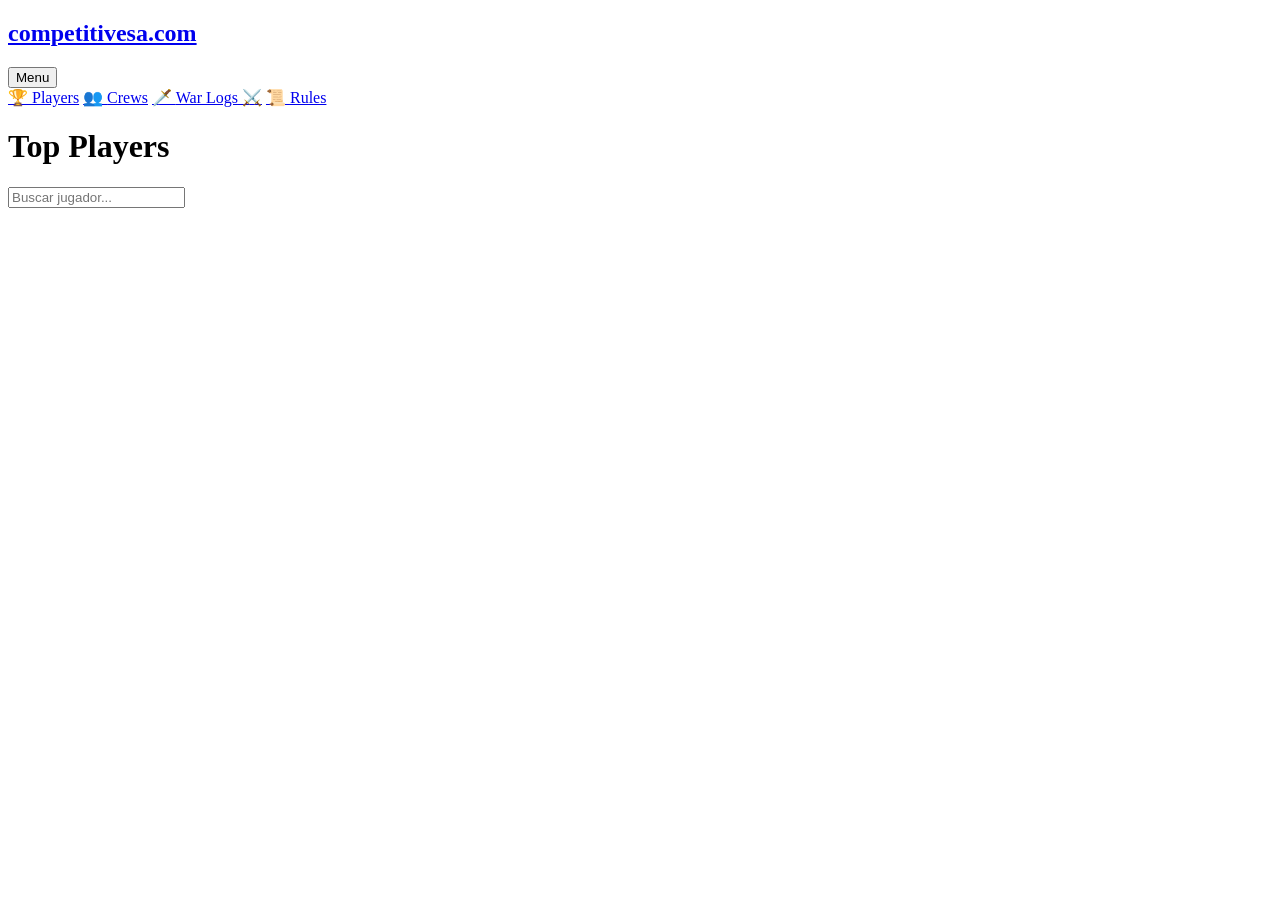
==== index.html @ c49aa83a "Add files via upload" ====
<!DOCTYPE html>
<html lang="es">
<head>
    <meta charset="UTF-8">
    <meta name="viewport" content="width=device-width, initial-scale=1.0">
    <title>competitivesa.com</title>
    <link rel="canonical" href="http://competitivesa.com/">
    <meta name="description" content="competitivesa - competitive players and crews leaderboard">

    <link rel="stylesheet" href="css/style.css">

    <link rel="preconnect" href="https://fonts.googleapis.com">
    <link href="https://fonts.googleapis.com/css2?family=Poppins:wght@300;400;500;600;700&display=swap" rel="stylesheet">
</head>
<body>

    <aside class="sidebar">
        <h2><a href="http://competitivesa.com" id="brand-link">competitivesa.com</a></h2>
        <button id="menu-toggle" class="menu-toggle">Menu</button>

        <nav>
            <a href="#" id="link-players">🏆 <span class="label">Players</span></a>
            <a href="#" id="link-crews">👥 <span class="label">Crews</span></a>
            <a href="#" id="link-warlogs">🗡️ <span class="label">War Logs</span> ⚔️</a>
            <a href="#">📜 <span class="label">Rules</span></a>
        </nav>
    </aside>

    <main class="content">

        <header>
            <h1>Top Players</h1>
            <input id="search-input" type="text" placeholder="Buscar jugador...">
        </header>

        <div id="player-detail"></div>
        <div id="players"></div>

    </main>

    <script src="js/script.js"></script>

</body>
</html>
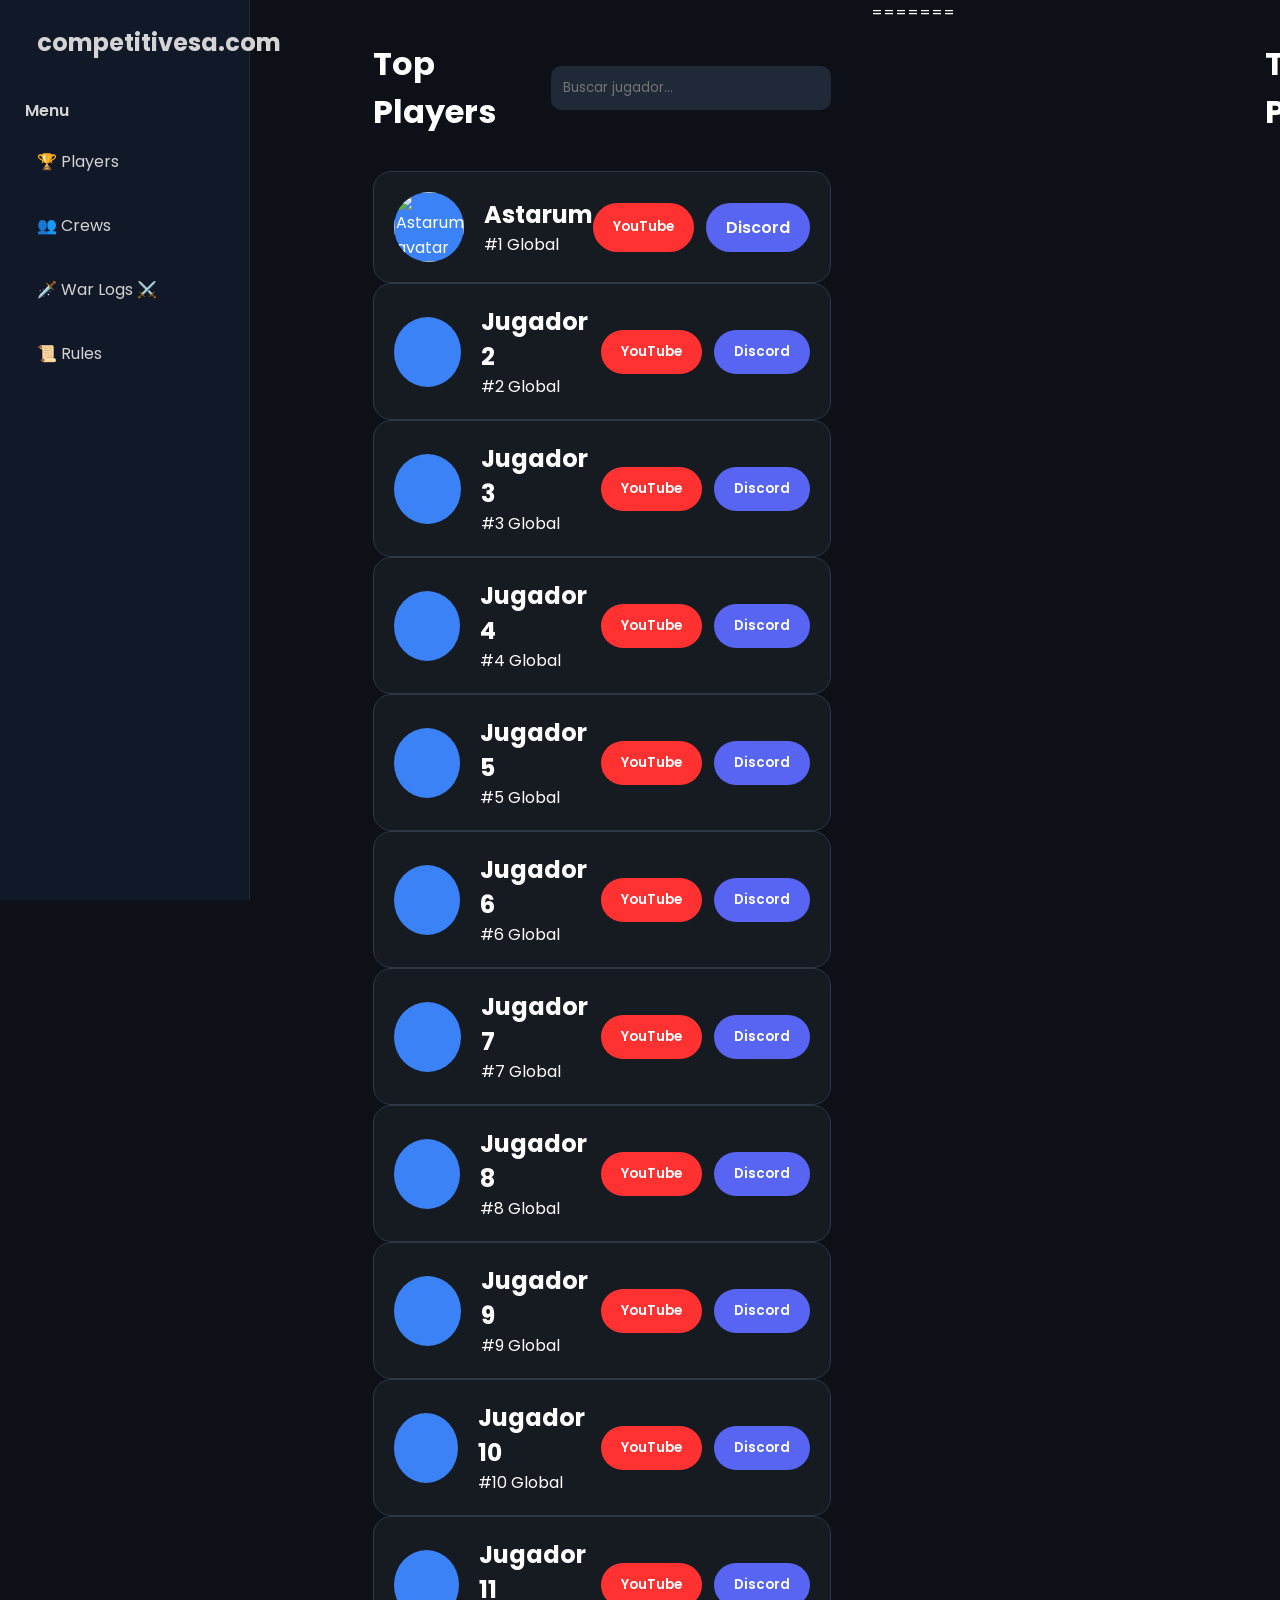
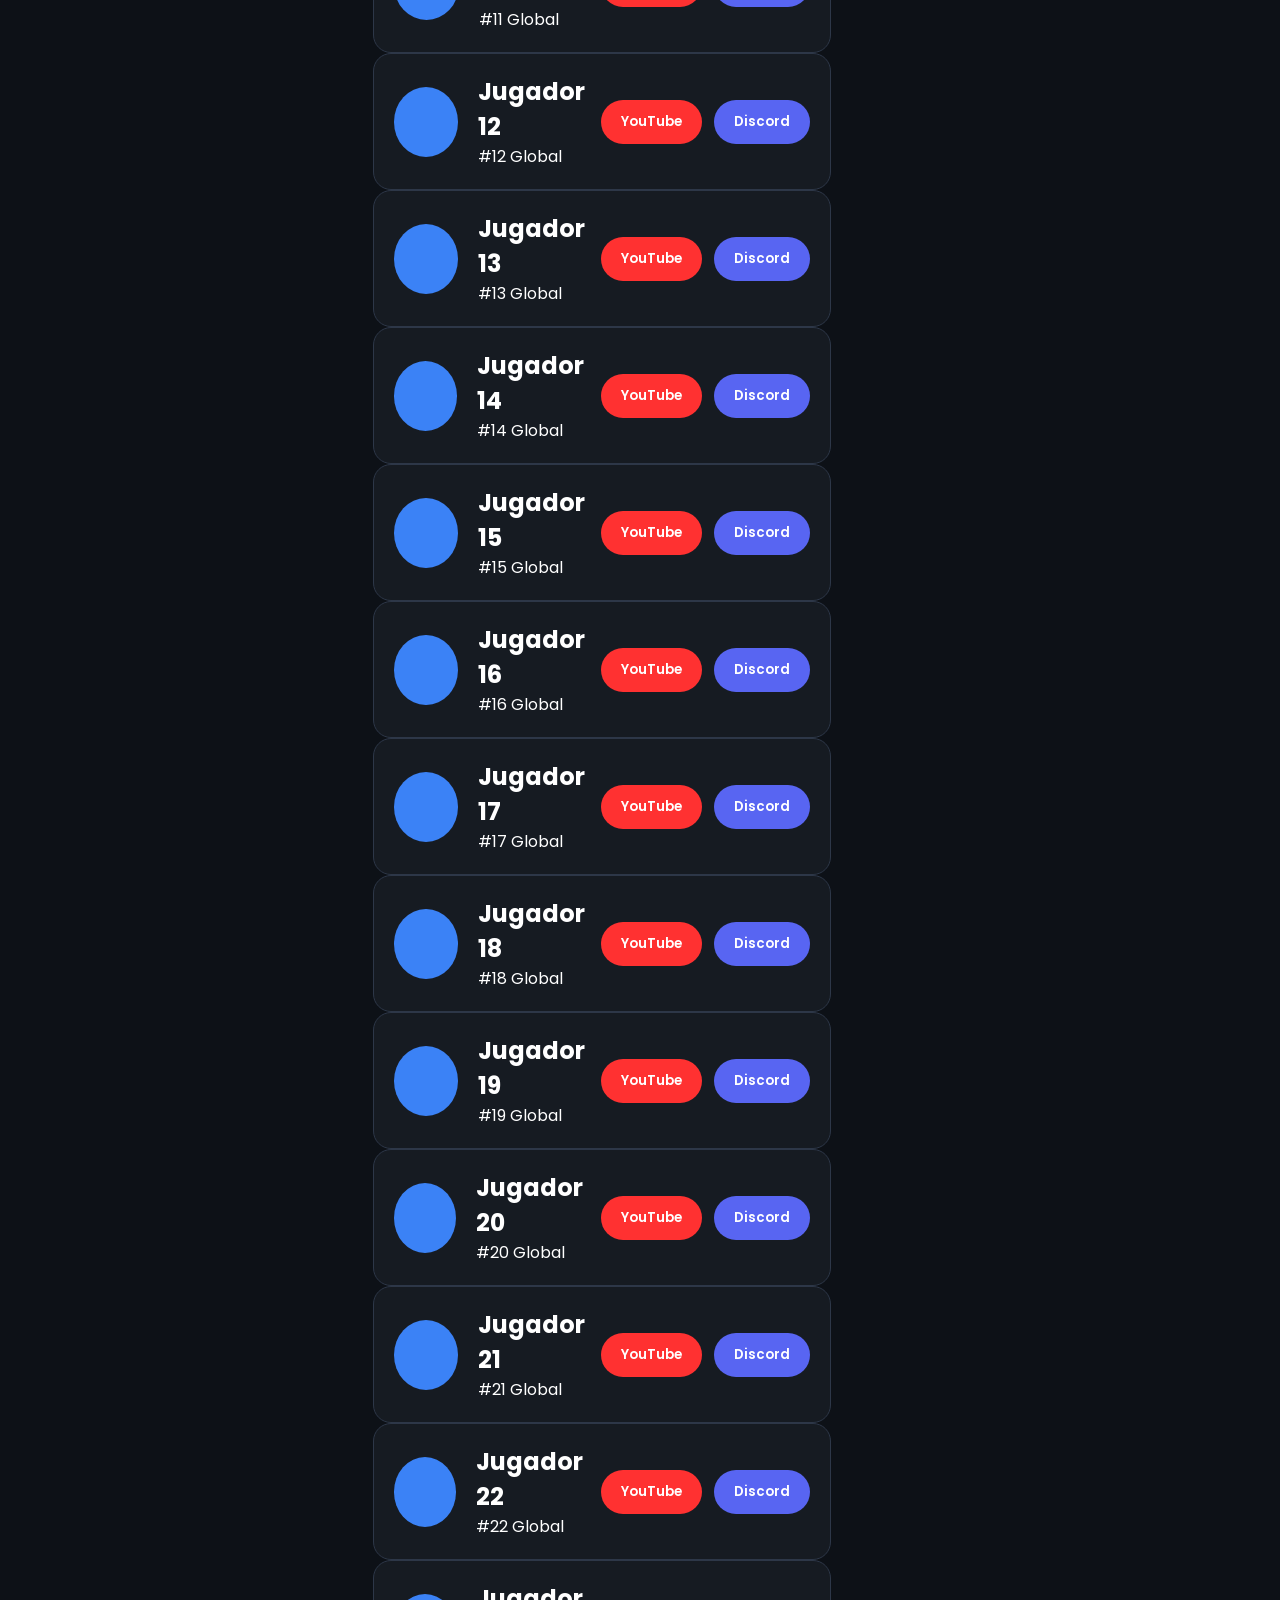
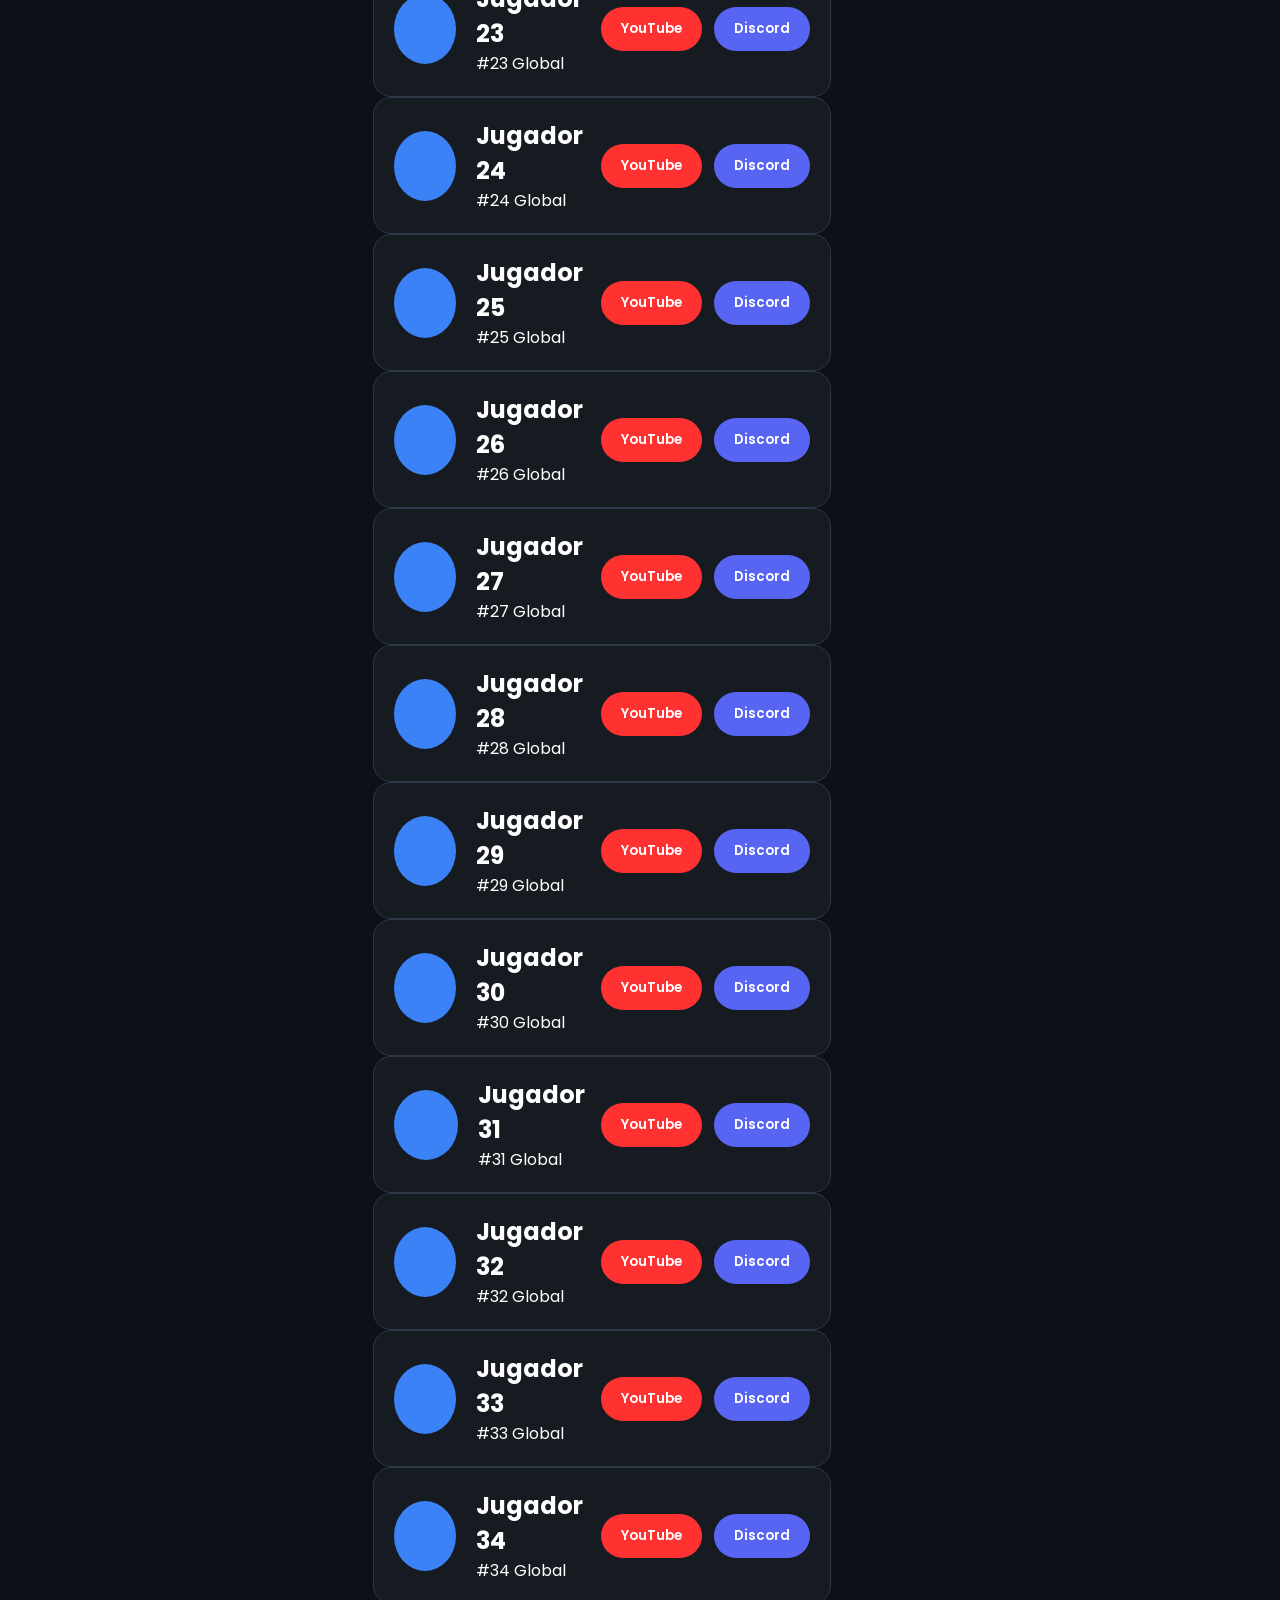
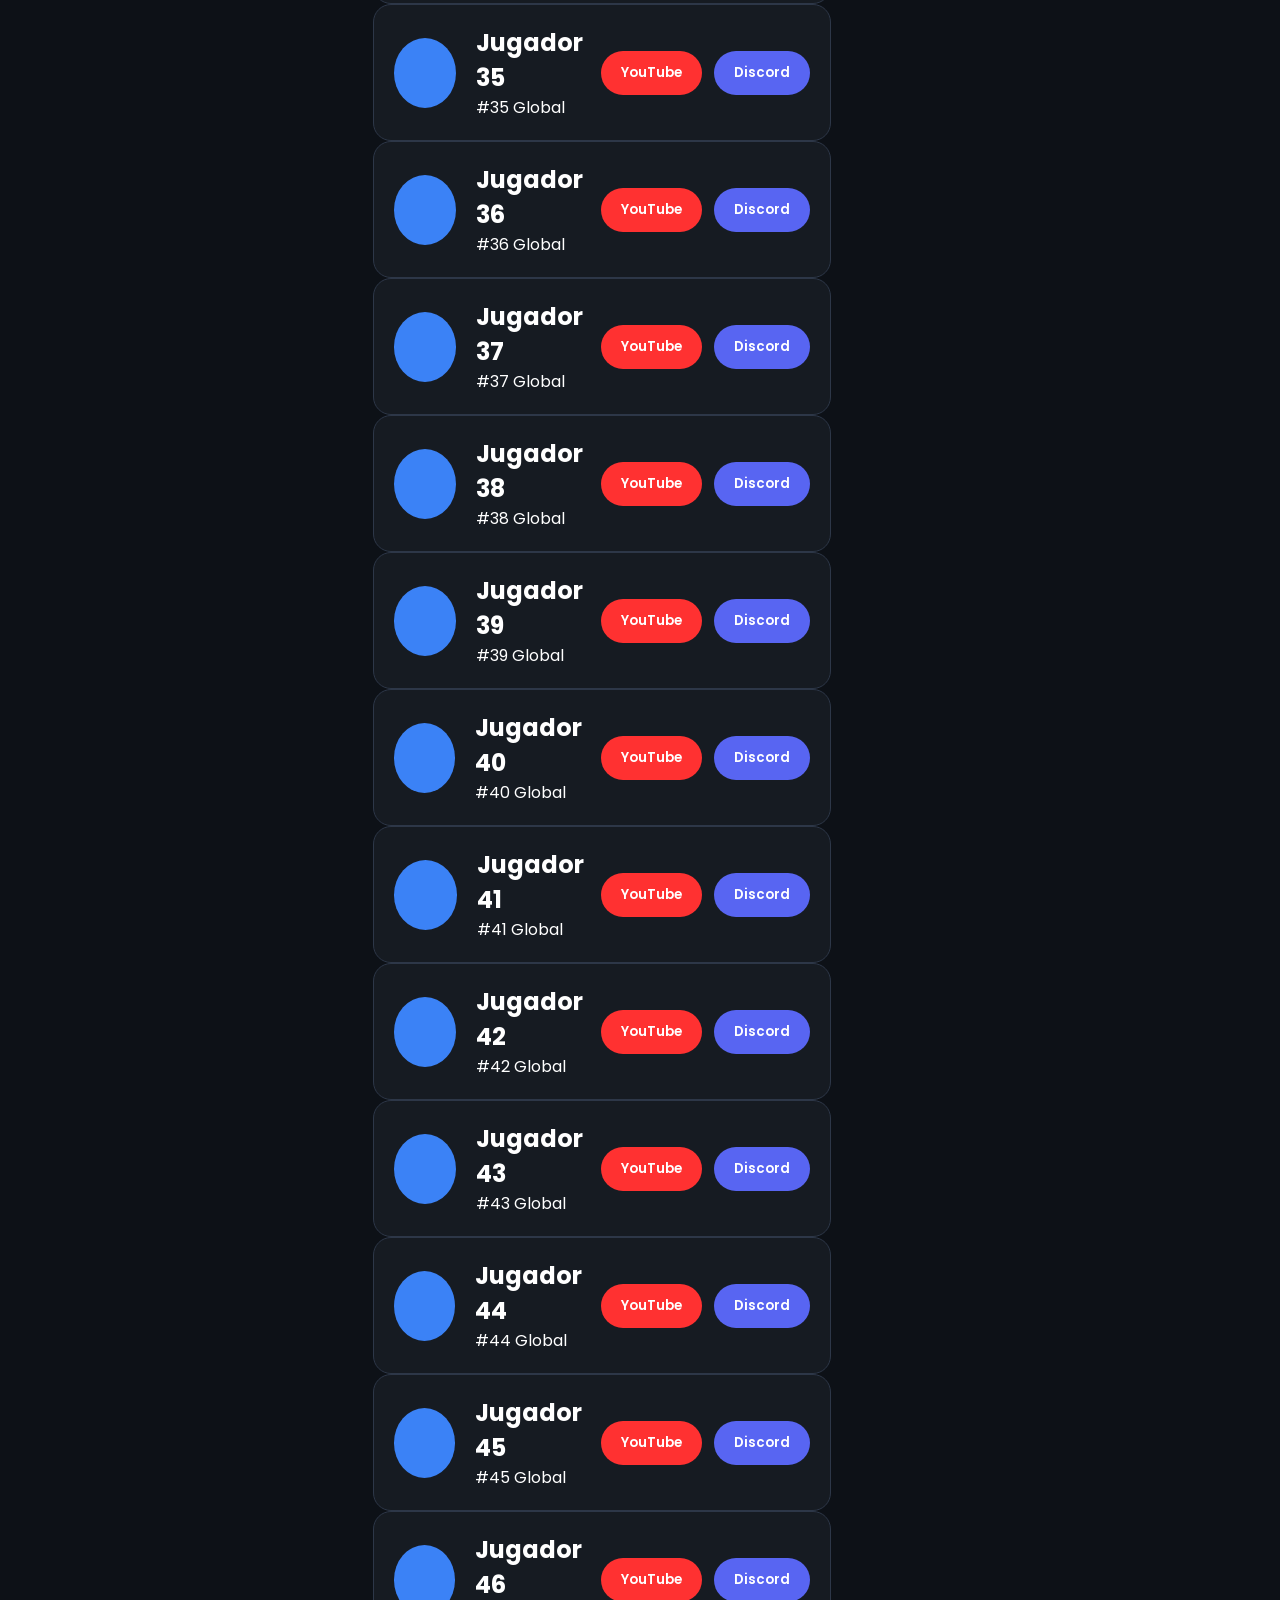
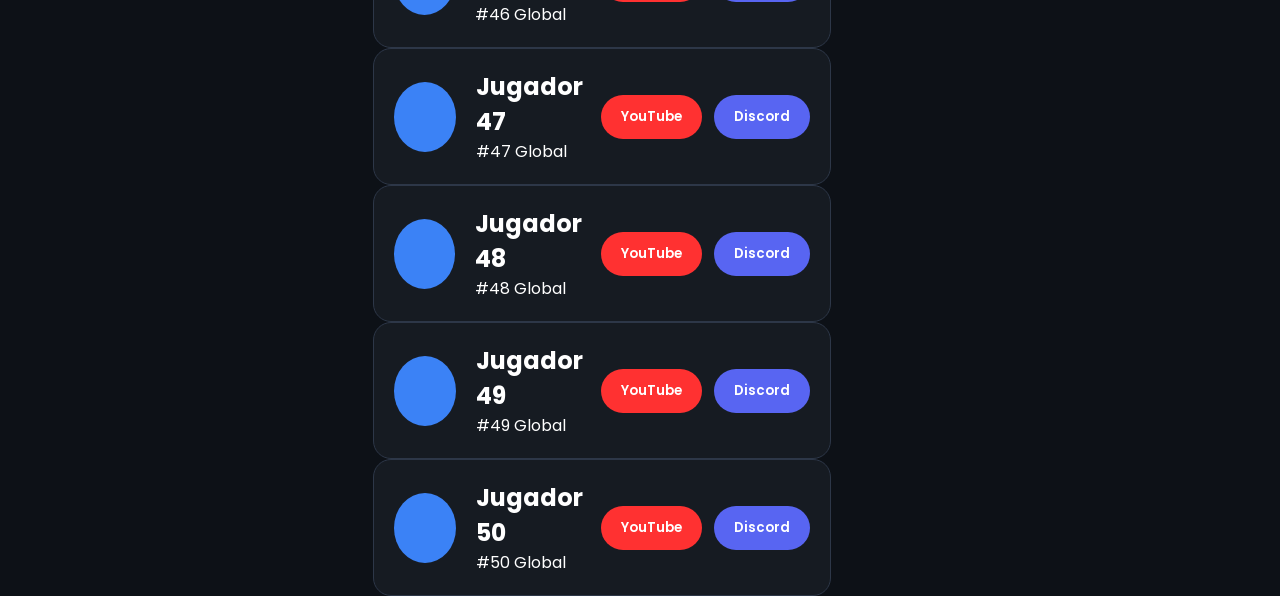
==== commit 0887eebd: "Add site assets" ====
--- a/index.html
+++ b/index.html
@@ -1,3 +1,4 @@
+<<<<<<< HEAD
 <!DOCTYPE html>
 <html lang="es">
 <head>
@@ -42,3 +43,530 @@
 
 </body>
 </html>
+=======
+<!DOCTYPE html>
+<html lang="es">
+<head>
+    <meta charset="UTF-8">
+    <meta name="viewport" content="width=device-width, initial-scale=1.0">
+    <title>competitivesa.com</title>
+    <link rel="canonical" href="http://competitivesa.com/">
+    <meta name="description" content="competitivesa - competitive players and crews leaderboard">
+
+    <style>
+*{
+    margin:0;
+    padding:0;
+    box-sizing:border-box;
+    font-family:'Poppins',sans-serif;
+}
+
+body{
+    background:#0d1117;
+    color:white;
+    display:flex;
+}
+
+.sidebar{
+    width:250px;
+    height:100vh;
+    background:#111827;
+    border-right:1px solid #232b3b;
+    padding:25px;
+    position:fixed;
+}
+
+.sidebar h2{
+    color:#4f8cff;
+    margin-bottom:30px;
+}
+
+.menu-toggle{
+    display:block;
+    width:100%;
+    text-align:left;
+    background:transparent;
+    border:none;
+    color:#d4d4d4;
+    padding:8px 0 14px 0;
+    font-size:16px;
+    cursor:pointer;
+}
+
+/* Collapsed sidebar: keep icons, hide labels and reduce width */
+.sidebar.collapsed{
+    width:80px;
+}
+
+.sidebar.collapsed h2{
+    display:none;
+}
+
+.sidebar.collapsed nav a{
+    text-align:center;
+    padding:10px 6px;
+}
+
+.sidebar.collapsed nav a .label{
+    display:none;
+}
+
+.sidebar nav{
+    display:flex;
+    flex-direction:column;
+    gap:15px;
+}
+
+.sidebar a{
+    color:#d4d4d4;
+    text-decoration:none;
+    padding:12px;
+    border-radius:12px;
+    transition:.25s;
+}
+
+.sidebar a:hover{
+    background:#1f2937;
+    color:white;
+}
+
+.content{
+    margin-left:270px;
+    width:100%;
+    padding:40px;
+}
+
+header{
+    display:flex;
+    justify-content:space-between;
+    align-items:center;
+    margin-bottom:35px;
+}
+
+header input{
+    width:280px;
+    padding:12px;
+    border:none;
+    border-radius:10px;
+    background:#1f2937;
+    color:white;
+    outline:none;
+}
+
+.player-card{
+    background:#161b22;
+    border:1px solid #2d3748;
+    border-radius:18px;
+    padding:20px;
+    display:flex;
+    justify-content:space-between;
+    align-items:center;
+    transition:.25s;
+}
+
+.player-card:hover{
+    transform:translateY(-4px);
+    box-shadow:0 0 25px rgba(0,140,255,.2);
+}
+
+.left{
+    display:flex;
+    align-items:center;
+    gap:20px;
+}
+
+.avatar{
+    width:70px;
+    height:70px;
+    border-radius:50%;
+    background:#3b82f6;
+}
+
+.buttons{
+    display:flex;
+    gap:12px;
+}
+
+button{
+    border:none;
+    color:white;
+    padding:12px 20px;
+    border-radius:25px;
+    cursor:pointer;
+    font-weight:600;
+}
+
+.youtube{
+    background:#ff3131;
+}
+
+.discord{
+    background:#5865F2;
+}
+
+/* Make anchor links inside .buttons look like buttons */
+.buttons a{
+    text-decoration:none;
+    color:white;
+    padding:12px 20px;
+    border-radius:25px;
+    display:inline-block;
+    font-weight:600;
+}
+
+.buttons a.discord{
+    background:#5865F2;
+}
+
+/* Avatar image styling */
+.avatar img{
+    width:100%;
+    height:100%;
+    border-radius:50%;
+    object-fit:cover;
+}
+
+/* Player detail panel */
+#player-detail{
+    margin-bottom:18px;
+}
+
+.player-detail-card{
+    background:linear-gradient(180deg,#0b0f13,#0e161a);
+    border:1px solid rgba(255,255,255,0.03);
+    padding:20px;
+    border-radius:18px;
+    color:#cfe7ff;
+    max-width:520px;
+    margin:0 auto 18px auto;
+    position:relative;
+}
+
+.player-detail-card .close-x{
+    position:absolute;
+    right:12px;
+    top:12px;
+    background:transparent;
+    border:none;
+    color:#9fb6d8;
+    font-size:18px;
+    cursor:pointer;
+}
+
+.player-detail-card .avatar-wrap{
+    display:flex;
+    justify-content:center;
+    margin-bottom:12px;
+}
+
+.player-detail-card .avatar-large{
+    width:92px;
+    height:92px;
+    border-radius:50%;
+    overflow:hidden;
+    border:4px solid rgba(79,140,255,0.12);
+    box-shadow:0 6px 20px rgba(0,0,0,0.6);
+}
+
+.player-detail-card h3{
+    text-align:center;
+    color:#79b7ff;
+    letter-spacing:2px;
+    margin:6px 0 8px 0;
+}
+
+.badge{
+    display:inline-block;
+    background:#6b1f2a;
+    color:#ffdede;
+    padding:6px 12px;
+    border-radius:16px;
+    font-size:13px;
+    margin:0 auto 10px auto;
+    display:block;
+    width:max-content;
+}
+
+.player-detail-card p.region{
+    text-align:center;
+    color:#cfe7ff;
+    margin-bottom:14px;
+}
+
+.position-box{
+    background:#071017;
+    border:1px solid rgba(255,255,255,0.02);
+    padding:12px;
+    border-radius:10px;
+    margin-bottom:12px;
+}
+
+.stats-box{
+    background:#061016;
+    border-radius:10px;
+    padding:12px;
+    display:flex;
+    gap:10px;
+    justify-content:center;
+    margin-bottom:12px;
+}
+
+.stat-item{
+    background:rgba(255,255,255,0.03);
+    padding:8px 12px;
+    border-radius:8px;
+    text-align:center;
+}
+
+.social-btn{
+    background:#00a9ff;
+    color:white;
+    padding:12px 18px;
+    border-radius:10px;
+    display:block;
+    text-align:center;
+    text-decoration:none;
+    font-weight:600;
+}
+
+/* War logs list */
+.war-log{
+    background:#0f1418;
+    border:1px solid #26303a;
+    padding:12px;
+    border-radius:10px;
+    margin-bottom:10px;
+}
+
+.war-log small{
+    color:#9aa6b2;
+}
+
+.talents{
+    background:#f5b400;
+    color:black;
+}
+</style>
+
+    <link rel="preconnect" href="https://fonts.googleapis.com">
+    <link href="https://fonts.googleapis.com/css2?family=Poppins:wght@300;400;500;600;700&display=swap" rel="stylesheet">
+</head>
+<body>
+
+    <aside class="sidebar">
+        <h2><a href="http://competitivesa.com" id="brand-link">competitivesa.com</a></h2>
+        <button id="menu-toggle" class="menu-toggle">Menu</button>
+
+        <nav>
+            <a href="#" id="link-players">🏆 <span class="label">Players</span></a>
+            <a href="#" id="link-crews">👥 <span class="label">Crews</span></a>
+            <a href="#" id="link-warlogs">🗡️ <span class="label">War Logs</span> ⚔️</a>
+            <a href="#">📜 <span class="label">Rules</span></a>
+        </nav>
+    </aside>
+
+    <main class="content">
+
+        <header>
+            <h1>Top Players</h1>
+            <input id="search-input" type="text" placeholder="Buscar jugador...">
+        </header>
+
+        <div id="player-detail"></div>
+        <div id="players"></div>
+
+    </main>
+
+    <script>
+// Maneja generación dinámica de jugadores y crews
+function generatePlayers(count) {
+  const container = document.getElementById('players');
+  if (!container) return;
+  container.innerHTML = '';
+  window.currentView = 'players';
+  for (let i = 1; i <= count; i++) {
+    const card = document.createElement('div');
+    card.className = 'player-card';
+    const name = (i === 1) ? 'Astarum' : `Jugador ${i}`;
+    const astarumDiscordId = '1056681722353303614';
+    const astarumAvatar = 'file:///C:/Users/Diegoo/Downloads/1f05e6cb522cc355812f8f7c4685ea01.jpg';
+    const discordElement = (i === 1)
+      ? `<a class="discord" href="https://discord.com/users/${astarumDiscordId}" target="_blank" rel="noopener noreferrer">Discord</a>`
+      : `<button class="discord">Discord</button>`;
+
+    const regionList = ['NA','EU','ASIA','SA','OC'];
+    const region = (i === 1) ? 'EU' : regionList[i % regionList.length];
+
+    const avatarHtml = (i === 1)
+      ? `<div class="avatar"><img src="${astarumAvatar}" alt="Astarum avatar"></div>`
+      : `<div class="avatar"></div>`;
+
+    card.innerHTML = `
+      <div class="left">
+        ${avatarHtml}
+        <div>
+          <h2>${name}</h2>
+          <p>#${i} Global</p>
+        </div>
+      </div>
+      <div class="buttons">
+        <button class="youtube">YouTube</button>
+        ${discordElement}
+      </div>
+    `;
+    container.appendChild(card);
+  }
+}
+
+function showPlayerDetail(playerName) {
+  const detail = document.getElementById('player-detail');
+  const headerEl = document.querySelector('main .content header h1');
+  if (!detail) return;
+  let region = 'Unknown';
+  if (playerName.toLowerCase() === 'astarum') region = 'EU';
+  else {
+    const m = playerName.match(/Jugador\s*(\d+)/i);
+    if (m) {
+      const idx = parseInt(m[1], 10);
+      const regions = ['NA','EU','ASIA','SA','OC'];
+      region = regions[idx % regions.length];
+    }
+  }
+
+  detail.innerHTML = `
+    <div class="player-detail-card">
+      <button class="close-x" id="detail-close">✕</button>
+      <div class="avatar-wrap">
+        <div class="avatar-large">
+          ${playerName.toLowerCase() === 'astarum' ? `<img src="file:///C:/Users/Diegoo/Downloads/1f05e6cb522cc355812f8f7c4685ea01.jpg" alt="${playerName}">` : '<div style="width:100%;height:100%;background:#223;"></div>'}
+        </div>
+      </div>
+      <h3>${playerName}</h3>
+      <span class="badge">Elite Master</span>
+      <p class="region">Region: <strong>${region}</strong></p>
+
+      <div class="position-box">
+        <strong>1. <span style="color:#ffd54a">LEADERBOARD</span></strong>
+        <span style="float:right;color:#9aa6b2">(180 points)</span>
+      </div>
+
+      <div class="stats-box">
+        <div class="stat-item">LT1<br><small>(90 Pts)</small></div>
+        <div class="stat-item">LT1<br><small>(90 Pts)</small></div>
+      </div>
+
+      <a class="social-btn" href="https://discord.com/users/1056681722353303614" target="_blank" rel="noopener noreferrer">Discord Profile</a>
+    </div>
+  `;
+
+  const closeBtn = document.getElementById('detail-close');
+  if (closeBtn) {
+    closeBtn.addEventListener('click', () => {
+      detail.innerHTML = '';
+      if (window.currentView === 'players') generatePlayers(50);
+      else if (window.currentView === 'crews') generateCrews(10);
+      else if (window.currentView === 'warlogs') generateWarLogs(5);
+    });
+  }
+}
+
+function generateWarLogs(count) {
+  const container = document.getElementById('players');
+  if (!container) return;
+  window.currentView = 'warlogs';
+  container.innerHTML = '';
+  const headerEl = document.querySelector('main .content header h1');
+  if (headerEl) headerEl.textContent = 'War Logs';
+
+  for (let i = 1; i <= count; i++) {
+    const log = document.createElement('div');
+    log.className = 'war-log';
+    log.innerHTML = `
+      <strong>War #${i}</strong>
+      <p>Winner: Crew ${i} — Loser: Crew ${i+1}</p>
+      <small>Fecha: 2026-07-${(10+i).toString().padStart(2,'0')}</small>
+    `;
+    container.appendChild(log);
+  }
+}
+
+function generateCrews(count) {
+  const container = document.getElementById('players');
+  if (!container) return;
+  container.innerHTML = '';
+  for (let i = 1; i <= count; i++) {
+    const card = document.createElement('div');
+    card.className = 'player-card';
+    card.innerHTML = `
+      <div class="left">
+        <div class="avatar"></div>
+        <div>
+          <h2>Crew ${i}</h2>
+          <p>#${i} Crew</p>
+        </div>
+      </div>
+      <div class="buttons">
+        <button class="youtube">Ver</button>
+      </div>
+    `;
+    container.appendChild(card);
+  }
+}
+
+document.addEventListener('DOMContentLoaded', () => {
+  const headerEl = document.querySelector('main .content header h1');
+  if (headerEl) headerEl.textContent = 'Top Players';
+  generatePlayers(50);
+
+  const linkCrews = document.getElementById('link-crews');
+  const linkPlayers = document.getElementById('link-players');
+  const menuToggle = document.getElementById('menu-toggle');
+  const sidebar = document.querySelector('.sidebar');
+
+  if (menuToggle && sidebar) {
+    menuToggle.addEventListener('click', (e) => {
+      e.preventDefault();
+      sidebar.classList.toggle('collapsed');
+    });
+  }
+
+  if (linkCrews) {
+    linkCrews.addEventListener('click', (e) => {
+      e.preventDefault();
+      if (headerEl) headerEl.textContent = 'Top Crews';
+      generateCrews(10);
+    });
+  }
+
+  const linkWarlogs = document.getElementById('link-warlogs');
+  if (linkWarlogs) {
+    linkWarlogs.addEventListener('click', (e) => {
+      e.preventDefault();
+      generateWarLogs(5);
+    });
+  }
+
+  if (linkPlayers) {
+    linkPlayers.addEventListener('click', (e) => {
+      e.preventDefault();
+      if (headerEl) headerEl.textContent = 'Top Players';
+      generatePlayers(50);
+    });
+  }
+
+  const searchInput = document.getElementById('search-input');
+  if (searchInput) {
+    searchInput.addEventListener('keydown', (ev) => {
+      if (ev.key === 'Enter') {
+        const q = searchInput.value.trim();
+        if (!q) return;
+        showPlayerDetail(q);
+      }
+    });
+  }
+});
+</script>
+
+</body>
+</html>
+>>>>>>> 667b525 (Add site assets)
--- a/css/style.css
+++ b/css/style.css
@@ -0,0 +1,292 @@
+*{
+    margin:0;
+    padding:0;
+    box-sizing:border-box;
+    font-family:'Poppins',sans-serif;
+}
+
+body{
+    background:#0d1117;
+    color:white;
+    display:flex;
+}
+
+.sidebar{
+    width:250px;
+    height:100vh;
+    background:#111827;
+    border-right:1px solid #232b3b;
+    padding:25px;
+    position:fixed;
+}
+
+.sidebar h2{
+    color:#4f8cff;
+    margin-bottom:30px;
+}
+
+.menu-toggle{
+    display:block;
+    width:100%;
+    text-align:left;
+    background:transparent;
+    border:none;
+    color:#d4d4d4;
+    padding:8px 0 14px 0;
+    font-size:16px;
+    cursor:pointer;
+}
+
+/* Collapsed sidebar: keep icons, hide labels and reduce width */
+.sidebar.collapsed{
+    width:80px;
+}
+
+.sidebar.collapsed h2{
+    display:none;
+}
+
+.sidebar.collapsed nav a{
+    text-align:center;
+    padding:10px 6px;
+}
+
+.sidebar.collapsed nav a .label{
+    display:none;
+}
+
+.sidebar nav{
+    display:flex;
+    flex-direction:column;
+    gap:15px;
+}
+
+.sidebar a{
+    color:#d4d4d4;
+    text-decoration:none;
+    padding:12px;
+    border-radius:12px;
+    transition:.25s;
+}
+
+.sidebar a:hover{
+    background:#1f2937;
+    color:white;
+}
+
+.content{
+    margin-left:270px;
+    width:100%;
+    padding:40px;
+}
+
+header{
+    display:flex;
+    justify-content:space-between;
+    align-items:center;
+    margin-bottom:35px;
+}
+
+header input{
+    width:280px;
+    padding:12px;
+    border:none;
+    border-radius:10px;
+    background:#1f2937;
+    color:white;
+    outline:none;
+}
+
+.player-card{
+    background:#161b22;
+    border:1px solid #2d3748;
+    border-radius:18px;
+    padding:20px;
+    display:flex;
+    justify-content:space-between;
+    align-items:center;
+    transition:.25s;
+}
+
+.player-card:hover{
+    transform:translateY(-4px);
+    box-shadow:0 0 25px rgba(0,140,255,.2);
+}
+
+.left{
+    display:flex;
+    align-items:center;
+    gap:20px;
+}
+
+.avatar{
+    width:70px;
+    height:70px;
+    border-radius:50%;
+    background:#3b82f6;
+}
+
+.buttons{
+    display:flex;
+    gap:12px;
+}
+
+button{
+    border:none;
+    color:white;
+    padding:12px 20px;
+    border-radius:25px;
+    cursor:pointer;
+    font-weight:600;
+}
+
+.youtube{
+    background:#ff3131;
+}
+
+.discord{
+    background:#5865F2;
+}
+
+/* Make anchor links inside .buttons look like buttons */
+.buttons a{
+    text-decoration:none;
+    color:white;
+    padding:12px 20px;
+    border-radius:25px;
+    display:inline-block;
+    font-weight:600;
+}
+
+.buttons a.discord{
+    background:#5865F2;
+}
+
+/* Avatar image styling */
+.avatar img{
+    width:100%;
+    height:100%;
+    border-radius:50%;
+    object-fit:cover;
+}
+
+/* Player detail panel */
+#player-detail{
+    margin-bottom:18px;
+}
+
+.player-detail-card{
+    background:linear-gradient(180deg,#0b0f13,#0e161a);
+    border:1px solid rgba(255,255,255,0.03);
+    padding:20px;
+    border-radius:18px;
+    color:#cfe7ff;
+    max-width:520px;
+    margin:0 auto 18px auto;
+    position:relative;
+}
+
+.player-detail-card .close-x{
+    position:absolute;
+    right:12px;
+    top:12px;
+    background:transparent;
+    border:none;
+    color:#9fb6d8;
+    font-size:18px;
+    cursor:pointer;
+}
+
+.player-detail-card .avatar-wrap{
+    display:flex;
+    justify-content:center;
+    margin-bottom:12px;
+}
+
+.player-detail-card .avatar-large{
+    width:92px;
+    height:92px;
+    border-radius:50%;
+    overflow:hidden;
+    border:4px solid rgba(79,140,255,0.12);
+    box-shadow:0 6px 20px rgba(0,0,0,0.6);
+}
+
+.player-detail-card h3{
+    text-align:center;
+    color:#79b7ff;
+    letter-spacing:2px;
+    margin:6px 0 8px 0;
+}
+
+.badge{
+    display:inline-block;
+    background:#6b1f2a;
+    color:#ffdede;
+    padding:6px 12px;
+    border-radius:16px;
+    font-size:13px;
+    margin:0 auto 10px auto;
+    display:block;
+    width:max-content;
+}
+
+.player-detail-card p.region{
+    text-align:center;
+    color:#cfe7ff;
+    margin-bottom:14px;
+}
+
+.position-box{
+    background:#071017;
+    border:1px solid rgba(255,255,255,0.02);
+    padding:12px;
+    border-radius:10px;
+    margin-bottom:12px;
+}
+
+.stats-box{
+    background:#061016;
+    border-radius:10px;
+    padding:12px;
+    display:flex;
+    gap:10px;
+    justify-content:center;
+    margin-bottom:12px;
+}
+
+.stat-item{
+    background:rgba(255,255,255,0.03);
+    padding:8px 12px;
+    border-radius:8px;
+    text-align:center;
+}
+
+.social-btn{
+    background:#00a9ff;
+    color:white;
+    padding:12px 18px;
+    border-radius:10px;
+    display:block;
+    text-align:center;
+    text-decoration:none;
+    font-weight:600;
+}
+
+/* War logs list */
+.war-log{
+    background:#0f1418;
+    border:1px solid #26303a;
+    padding:12px;
+    border-radius:10px;
+    margin-bottom:10px;
+}
+
+.war-log small{
+    color:#9aa6b2;
+}
+
+.talents{
+    background:#f5b400;
+    color:black;
+}
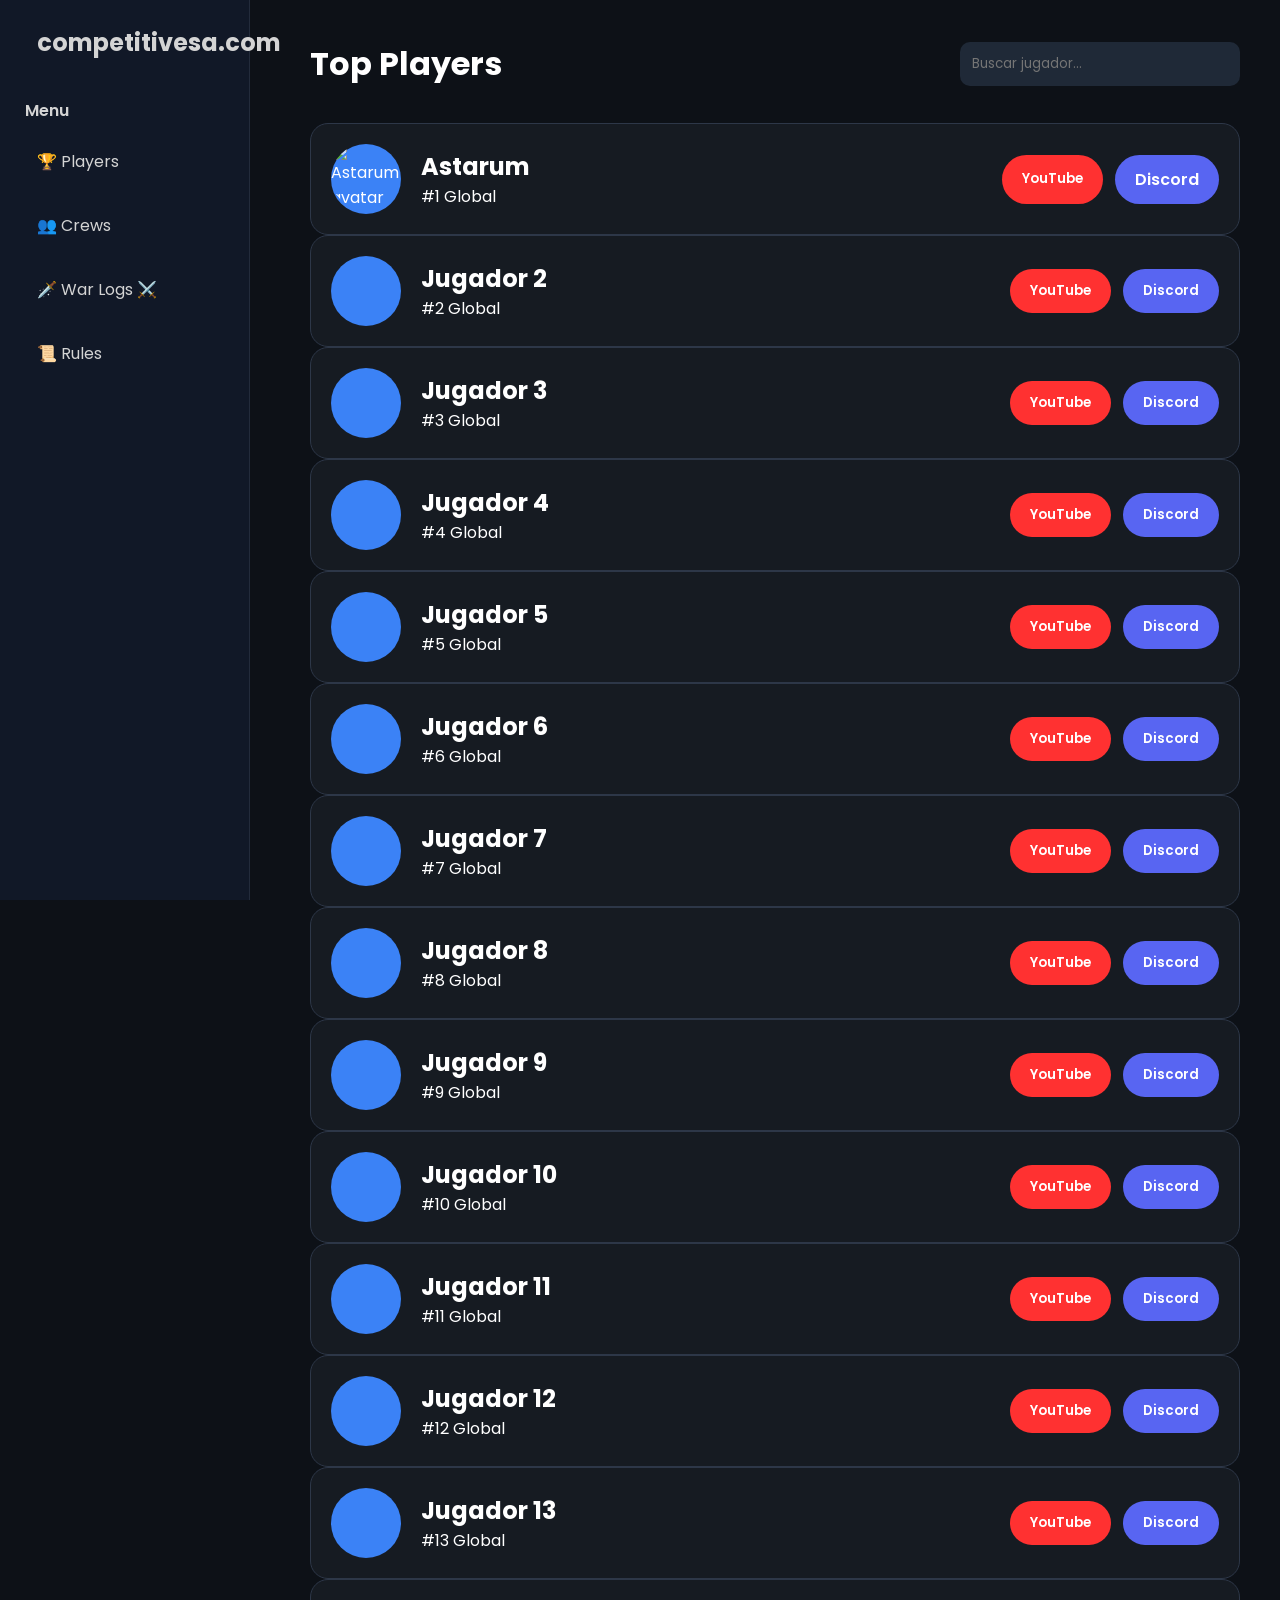
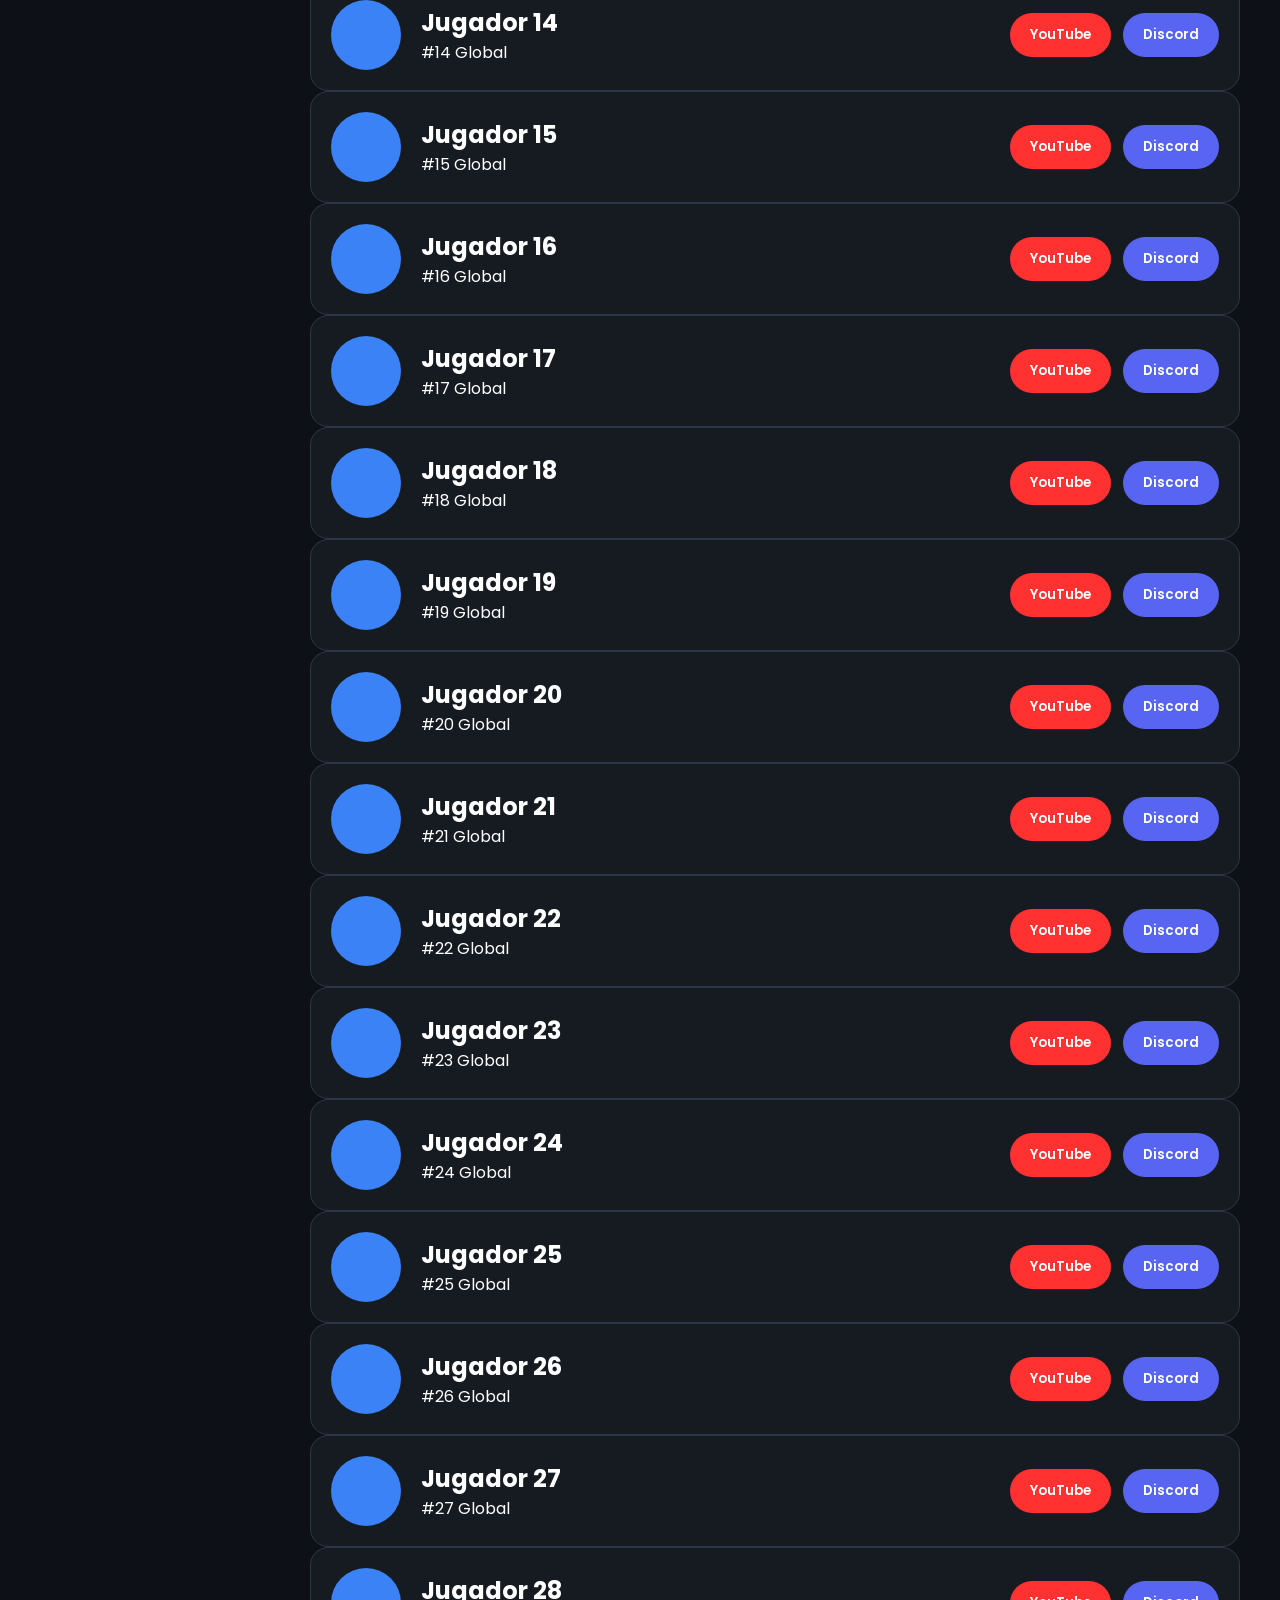
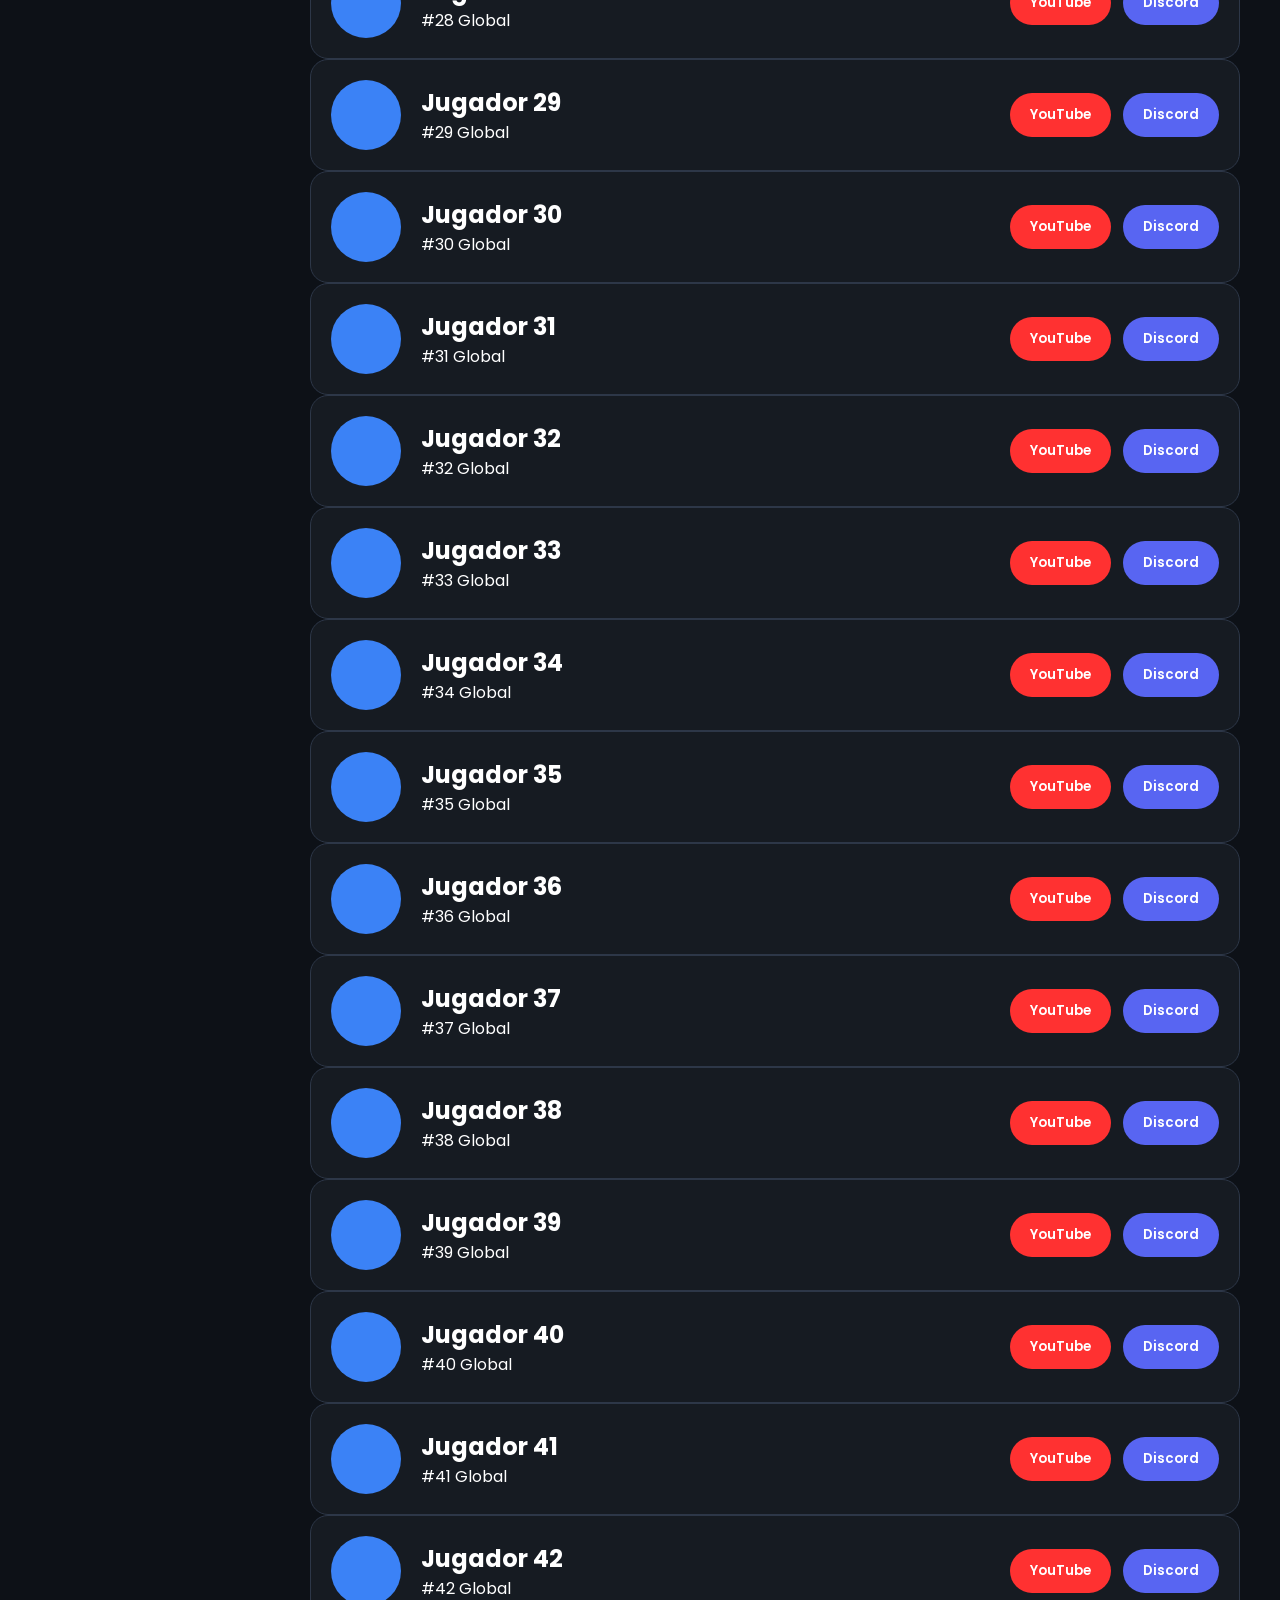
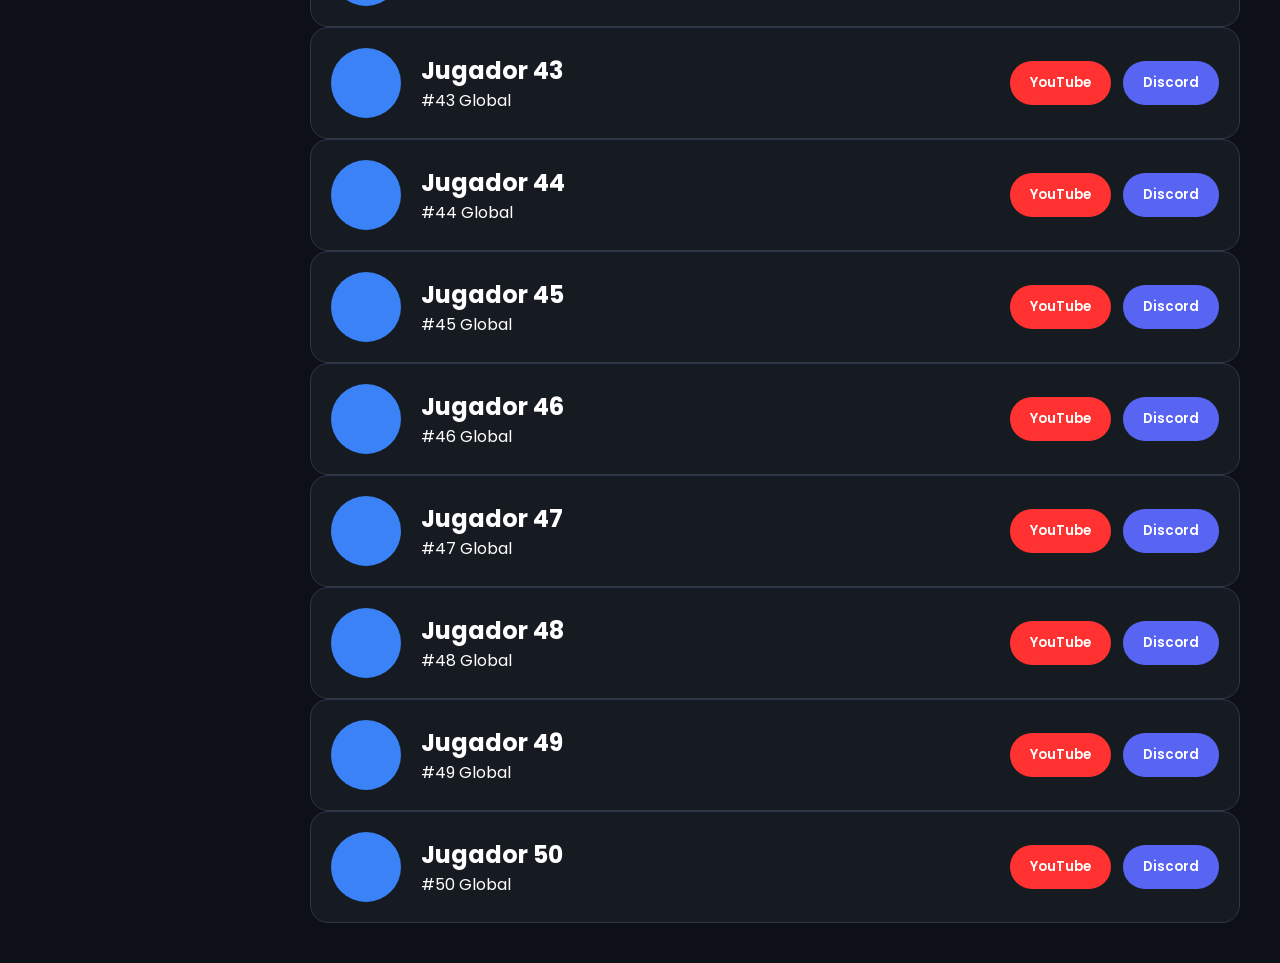
==== commit 667b5255: "Add site assets" ====
--- a/index.html
+++ b/index.html
@@ -1,49 +1,3 @@
-<<<<<<< HEAD
-<!DOCTYPE html>
-<html lang="es">
-<head>
-    <meta charset="UTF-8">
-    <meta name="viewport" content="width=device-width, initial-scale=1.0">
-    <title>competitivesa.com</title>
-    <link rel="canonical" href="http://competitivesa.com/">
-    <meta name="description" content="competitivesa - competitive players and crews leaderboard">
-
-    <link rel="stylesheet" href="css/style.css">
-
-    <link rel="preconnect" href="https://fonts.googleapis.com">
-    <link href="https://fonts.googleapis.com/css2?family=Poppins:wght@300;400;500;600;700&display=swap" rel="stylesheet">
-</head>
-<body>
-
-    <aside class="sidebar">
-        <h2><a href="http://competitivesa.com" id="brand-link">competitivesa.com</a></h2>
-        <button id="menu-toggle" class="menu-toggle">Menu</button>
-
-        <nav>
-            <a href="#" id="link-players">🏆 <span class="label">Players</span></a>
-            <a href="#" id="link-crews">👥 <span class="label">Crews</span></a>
-            <a href="#" id="link-warlogs">🗡️ <span class="label">War Logs</span> ⚔️</a>
-            <a href="#">📜 <span class="label">Rules</span></a>
-        </nav>
-    </aside>
-
-    <main class="content">
-
-        <header>
-            <h1>Top Players</h1>
-            <input id="search-input" type="text" placeholder="Buscar jugador...">
-        </header>
-
-        <div id="player-detail"></div>
-        <div id="players"></div>
-
-    </main>
-
-    <script src="js/script.js"></script>
-
-</body>
-</html>
-=======
 <!DOCTYPE html>
 <html lang="es">
 <head>
@@ -569,4 +523,3 @@
 
 </body>
 </html>
->>>>>>> 667b525 (Add site assets)
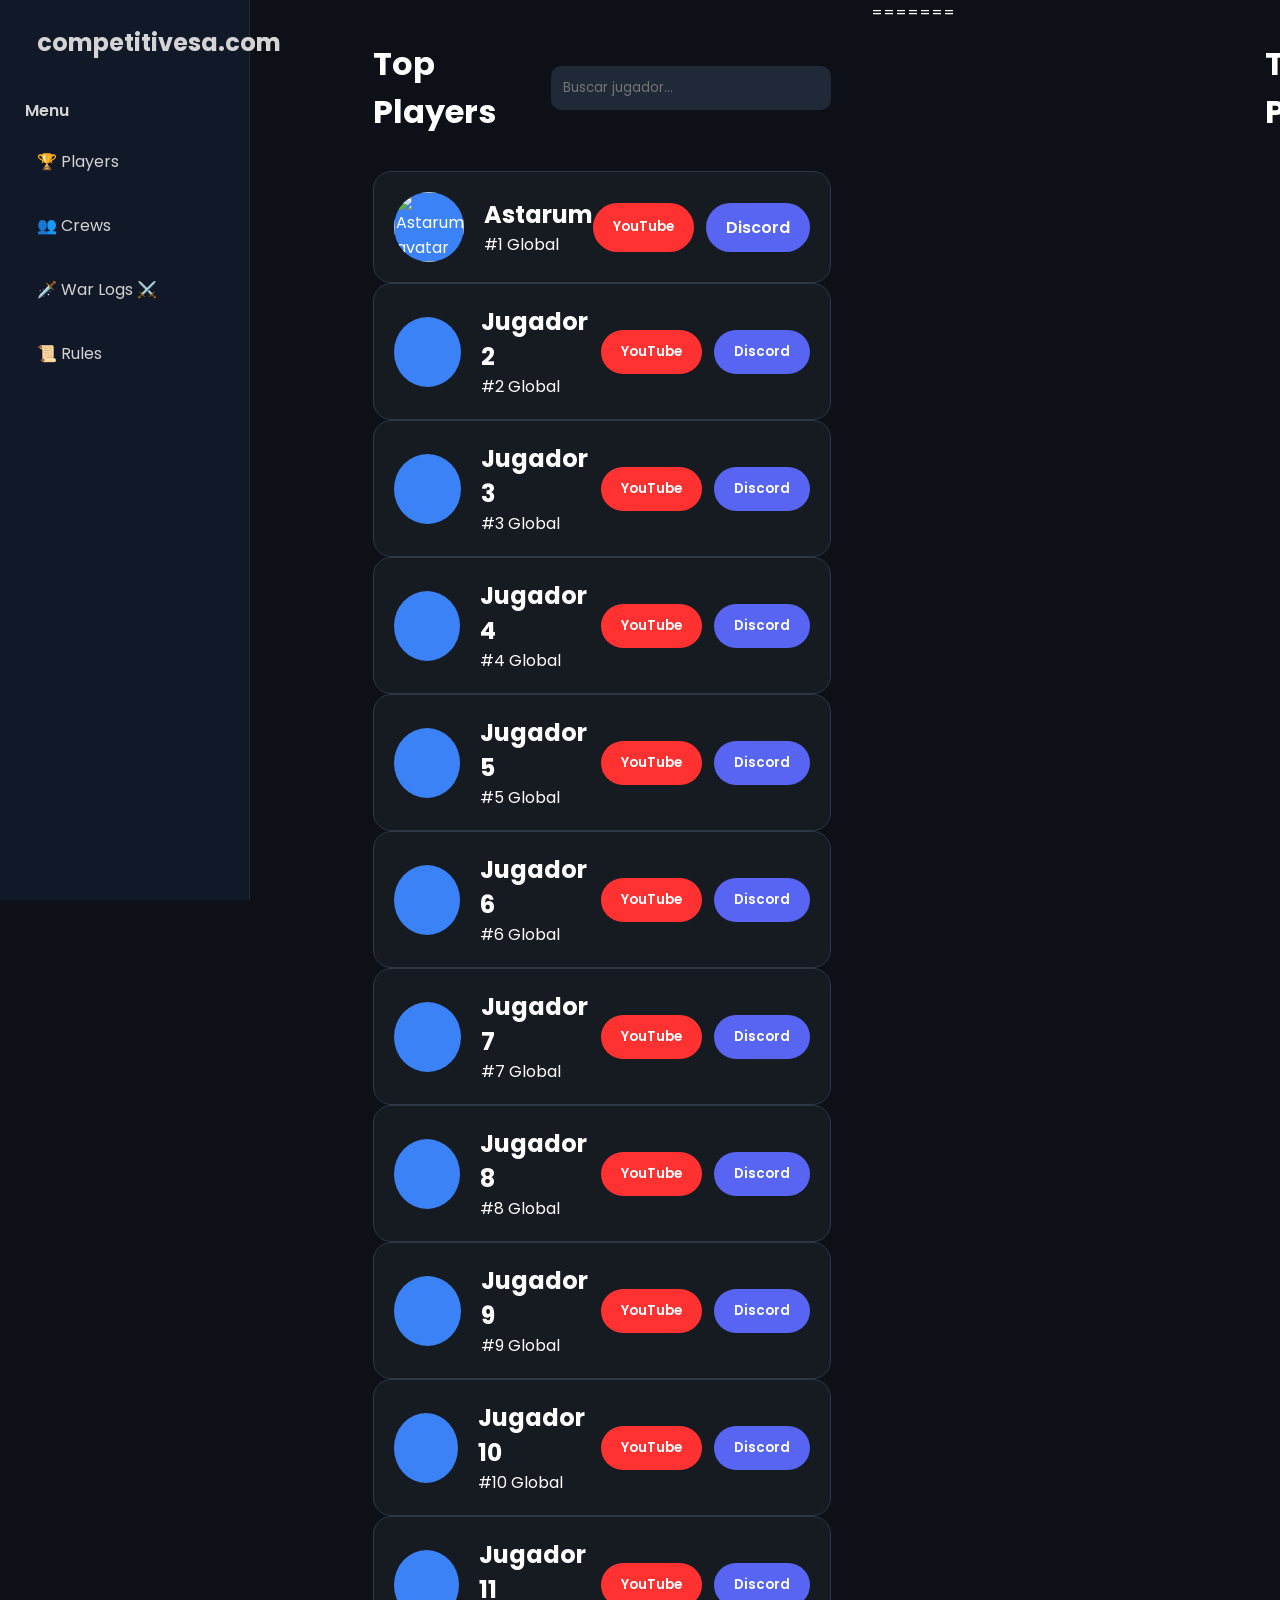
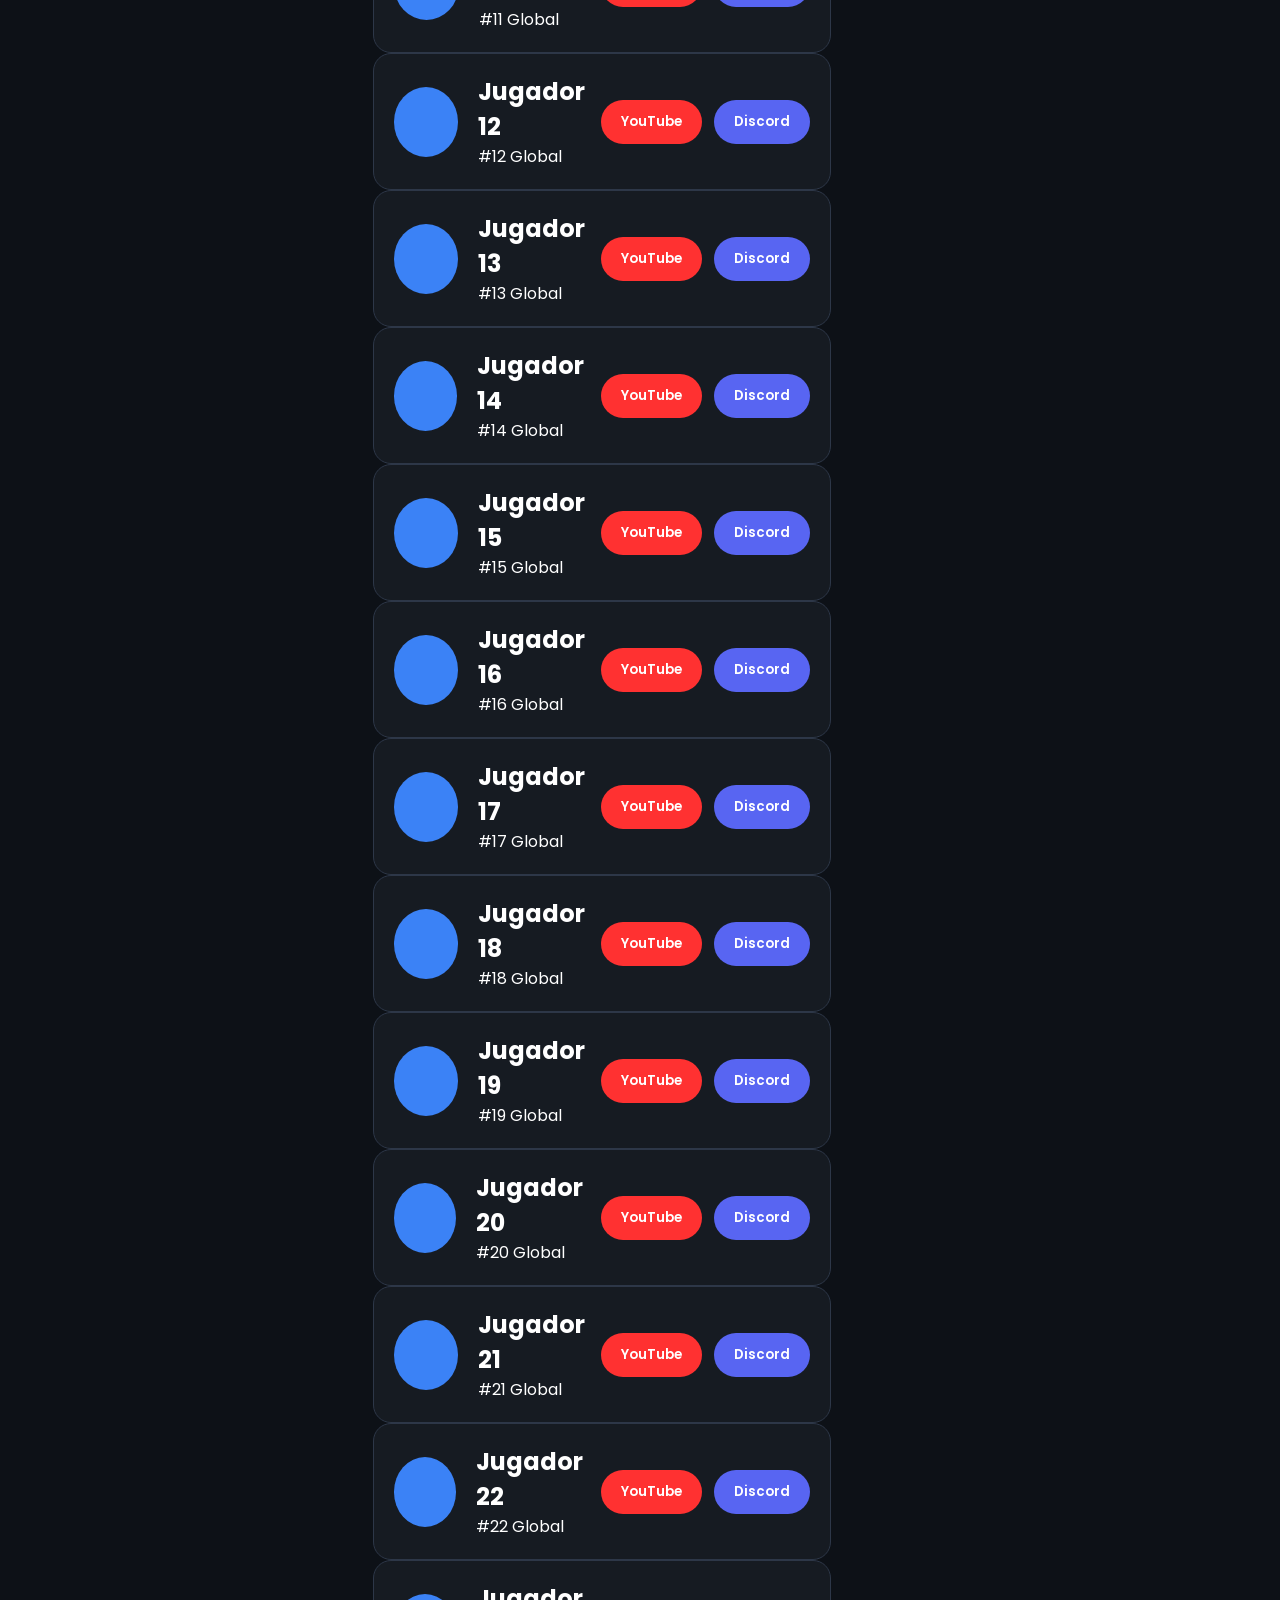
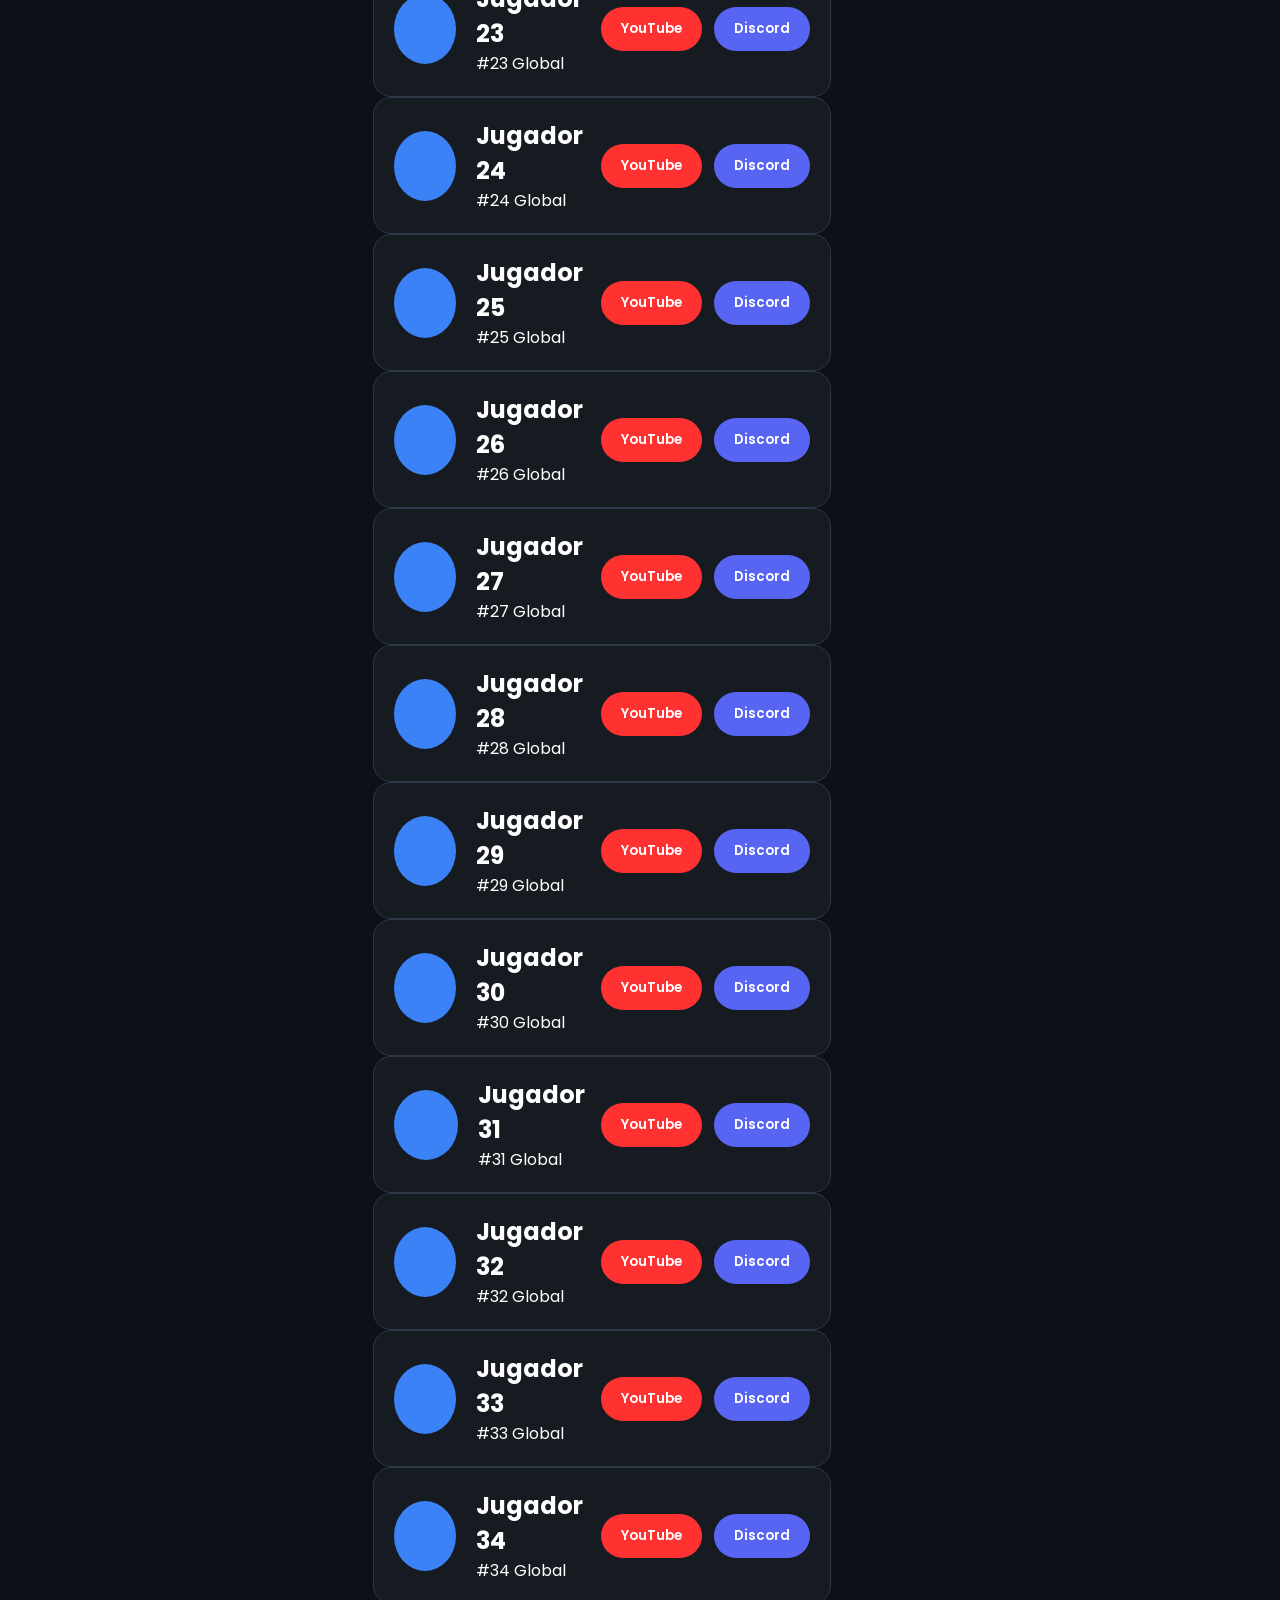
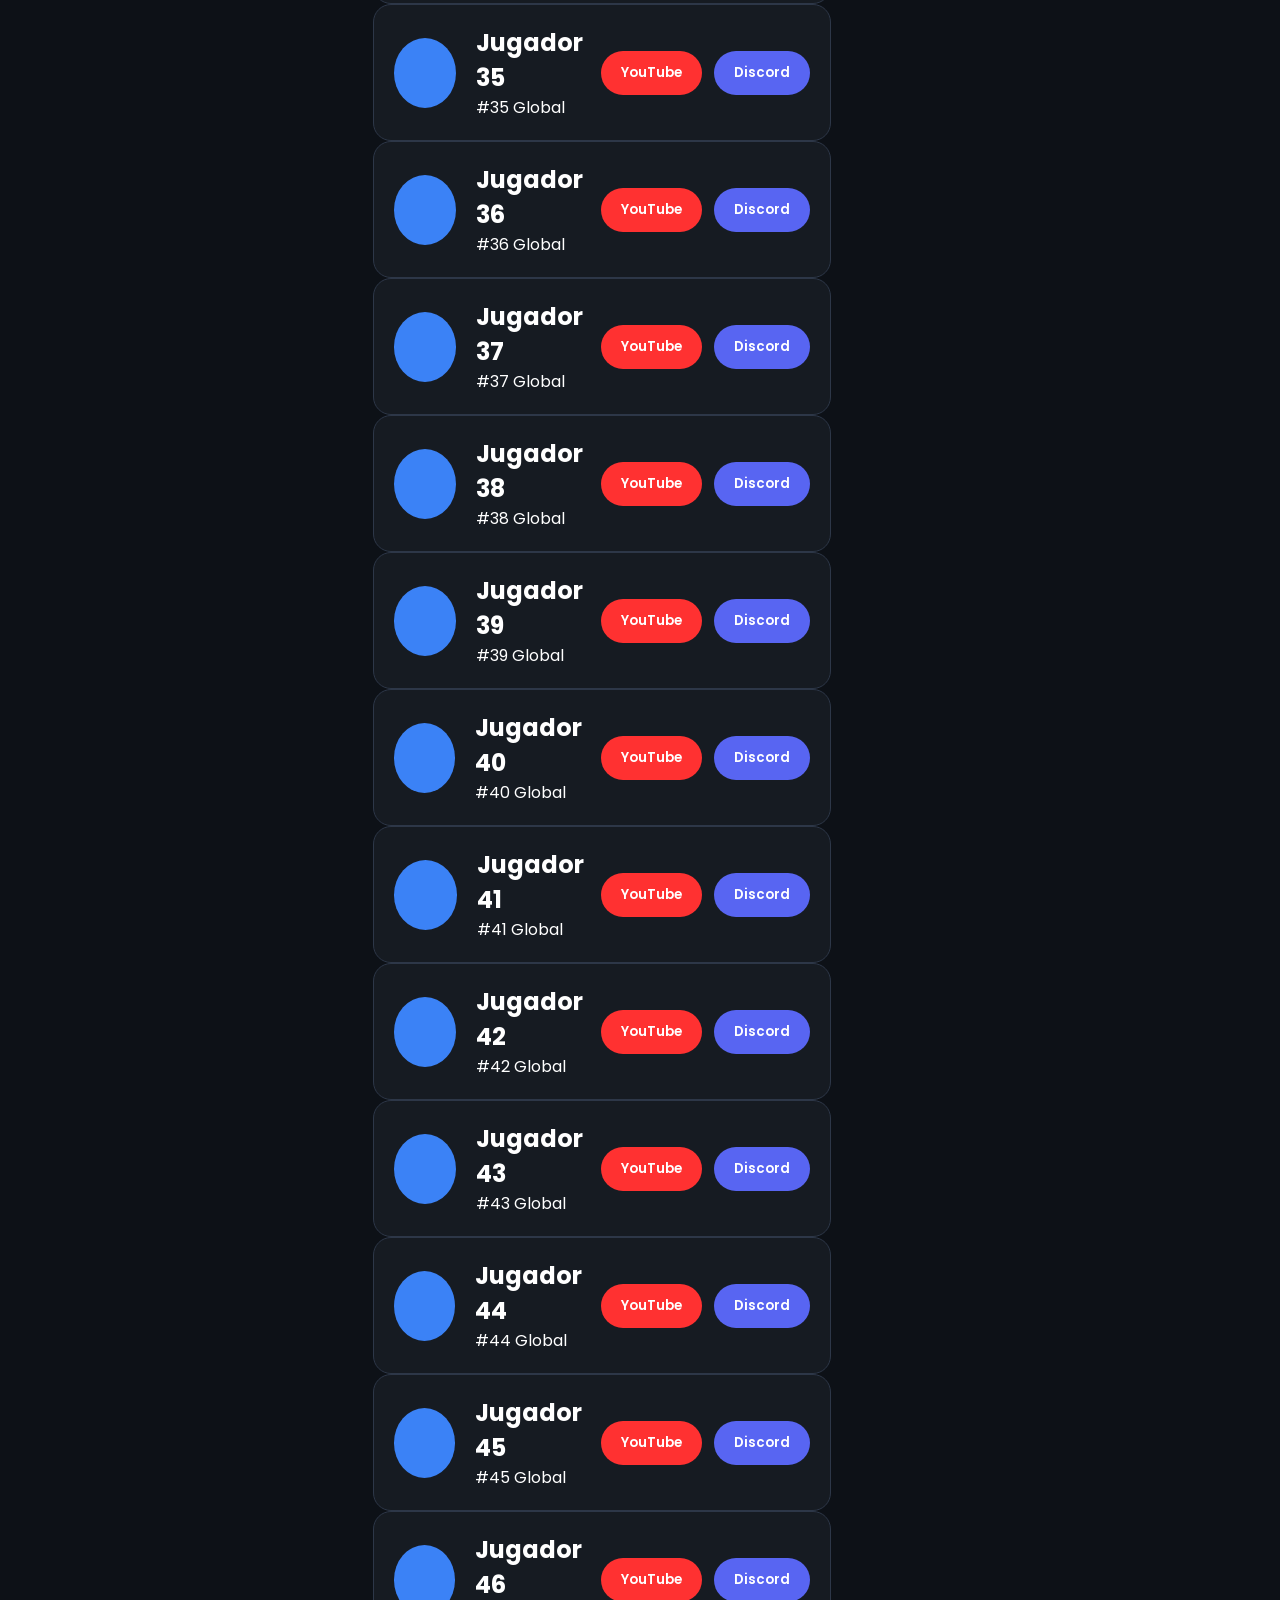
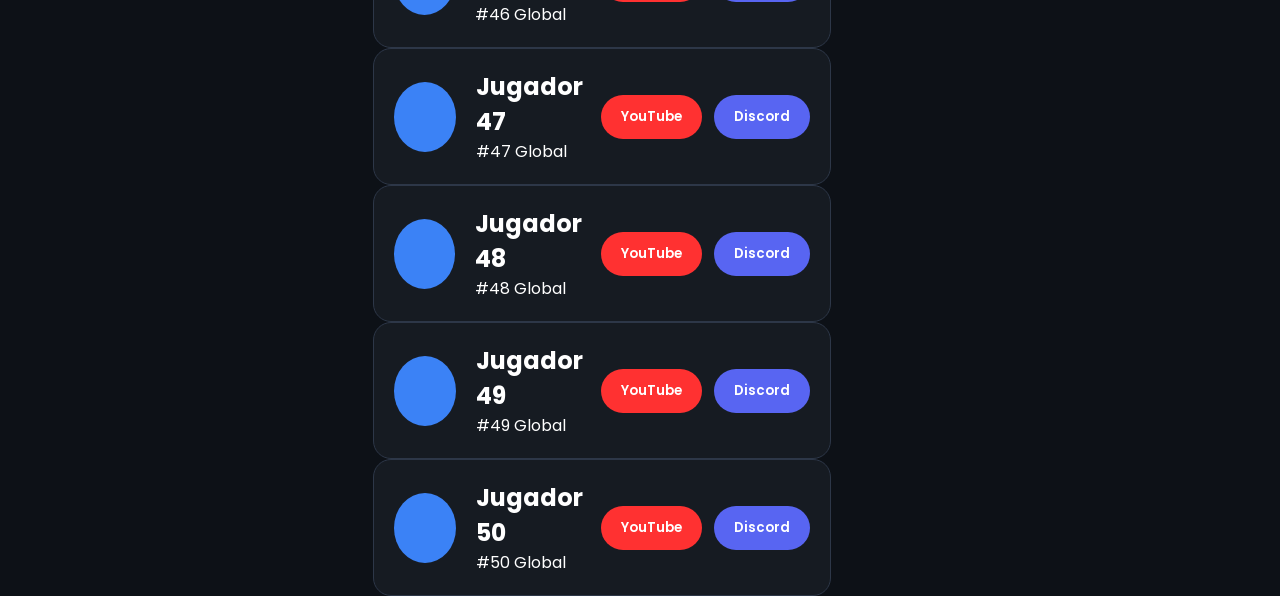
==== commit 28e86d64: "Remove legacy competitiveSA domain metadata" ====
--- a/index.html
+++ b/index.html
@@ -1,11 +1,56 @@
+<<<<<<< HEAD
+<!DOCTYPE html>
+<html lang="es">
+<head>
+    <meta charset="UTF-8">
+    <meta name="viewport" content="width=device-width, initial-scale=1.0">
+    <title>competitivesa.com</title>
+    <link rel="canonical" href="http://competitivesa.com/">
+    <meta name="description" content="competitivesa - competitive players and crews leaderboard">
+
+    <link rel="stylesheet" href="css/style.css">
+
+    <link rel="preconnect" href="https://fonts.googleapis.com">
+    <link href="https://fonts.googleapis.com/css2?family=Poppins:wght@300;400;500;600;700&display=swap" rel="stylesheet">
+</head>
+<body>
+
+    <aside class="sidebar">
+        <h2><a href="http://competitivesa.com" id="brand-link">competitivesa.com</a></h2>
+        <button id="menu-toggle" class="menu-toggle">Menu</button>
+
+        <nav>
+            <a href="#" id="link-players">🏆 <span class="label">Players</span></a>
+            <a href="#" id="link-crews">👥 <span class="label">Crews</span></a>
+            <a href="#" id="link-warlogs">🗡️ <span class="label">War Logs</span> ⚔️</a>
+            <a href="#">📜 <span class="label">Rules</span></a>
+        </nav>
+    </aside>
+
+    <main class="content">
+
+        <header>
+            <h1>Top Players</h1>
+            <input id="search-input" type="text" placeholder="Buscar jugador...">
+        </header>
+
+        <div id="player-detail"></div>
+        <div id="players"></div>
+
+    </main>
+
+    <script src="js/script.js"></script>
+
+</body>
+</html>
+=======
 <!DOCTYPE html>
 <html lang="es">
 <head>
     <meta charset="UTF-8">
     <meta name="viewport" content="width=device-width, initial-scale=1.0">
-    <title>competitivesa.com</title>
-    <link rel="canonical" href="http://competitivesa.com/">
-    <meta name="description" content="competitivesa - competitive players and crews leaderboard">
+    <title>CompetitiveSA | Leaderboard</title>
+    <meta name="description" content="CompetitiveSA - competitive players and crews leaderboard">
 
     <style>
 *{
@@ -523,3 +568,4 @@
 
 </body>
 </html>
+>>>>>>> 667b525 (Add site assets)
--- a/css/style.css
+++ b/css/style.css
@@ -0,0 +1,292 @@
+*{
+    margin:0;
+    padding:0;
+    box-sizing:border-box;
+    font-family:'Poppins',sans-serif;
+}
+
+body{
+    background:#0d1117;
+    color:white;
+    display:flex;
+}
+
+.sidebar{
+    width:250px;
+    height:100vh;
+    background:#111827;
+    border-right:1px solid #232b3b;
+    padding:25px;
+    position:fixed;
+}
+
+.sidebar h2{
+    color:#4f8cff;
+    margin-bottom:30px;
+}
+
+.menu-toggle{
+    display:block;
+    width:100%;
+    text-align:left;
+    background:transparent;
+    border:none;
+    color:#d4d4d4;
+    padding:8px 0 14px 0;
+    font-size:16px;
+    cursor:pointer;
+}
+
+/* Collapsed sidebar: keep icons, hide labels and reduce width */
+.sidebar.collapsed{
+    width:80px;
+}
+
+.sidebar.collapsed h2{
+    display:none;
+}
+
+.sidebar.collapsed nav a{
+    text-align:center;
+    padding:10px 6px;
+}
+
+.sidebar.collapsed nav a .label{
+    display:none;
+}
+
+.sidebar nav{
+    display:flex;
+    flex-direction:column;
+    gap:15px;
+}
+
+.sidebar a{
+    color:#d4d4d4;
+    text-decoration:none;
+    padding:12px;
+    border-radius:12px;
+    transition:.25s;
+}
+
+.sidebar a:hover{
+    background:#1f2937;
+    color:white;
+}
+
+.content{
+    margin-left:270px;
+    width:100%;
+    padding:40px;
+}
+
+header{
+    display:flex;
+    justify-content:space-between;
+    align-items:center;
+    margin-bottom:35px;
+}
+
+header input{
+    width:280px;
+    padding:12px;
+    border:none;
+    border-radius:10px;
+    background:#1f2937;
+    color:white;
+    outline:none;
+}
+
+.player-card{
+    background:#161b22;
+    border:1px solid #2d3748;
+    border-radius:18px;
+    padding:20px;
+    display:flex;
+    justify-content:space-between;
+    align-items:center;
+    transition:.25s;
+}
+
+.player-card:hover{
+    transform:translateY(-4px);
+    box-shadow:0 0 25px rgba(0,140,255,.2);
+}
+
+.left{
+    display:flex;
+    align-items:center;
+    gap:20px;
+}
+
+.avatar{
+    width:70px;
+    height:70px;
+    border-radius:50%;
+    background:#3b82f6;
+}
+
+.buttons{
+    display:flex;
+    gap:12px;
+}
+
+button{
+    border:none;
+    color:white;
+    padding:12px 20px;
+    border-radius:25px;
+    cursor:pointer;
+    font-weight:600;
+}
+
+.youtube{
+    background:#ff3131;
+}
+
+.discord{
+    background:#5865F2;
+}
+
+/* Make anchor links inside .buttons look like buttons */
+.buttons a{
+    text-decoration:none;
+    color:white;
+    padding:12px 20px;
+    border-radius:25px;
+    display:inline-block;
+    font-weight:600;
+}
+
+.buttons a.discord{
+    background:#5865F2;
+}
+
+/* Avatar image styling */
+.avatar img{
+    width:100%;
+    height:100%;
+    border-radius:50%;
+    object-fit:cover;
+}
+
+/* Player detail panel */
+#player-detail{
+    margin-bottom:18px;
+}
+
+.player-detail-card{
+    background:linear-gradient(180deg,#0b0f13,#0e161a);
+    border:1px solid rgba(255,255,255,0.03);
+    padding:20px;
+    border-radius:18px;
+    color:#cfe7ff;
+    max-width:520px;
+    margin:0 auto 18px auto;
+    position:relative;
+}
+
+.player-detail-card .close-x{
+    position:absolute;
+    right:12px;
+    top:12px;
+    background:transparent;
+    border:none;
+    color:#9fb6d8;
+    font-size:18px;
+    cursor:pointer;
+}
+
+.player-detail-card .avatar-wrap{
+    display:flex;
+    justify-content:center;
+    margin-bottom:12px;
+}
+
+.player-detail-card .avatar-large{
+    width:92px;
+    height:92px;
+    border-radius:50%;
+    overflow:hidden;
+    border:4px solid rgba(79,140,255,0.12);
+    box-shadow:0 6px 20px rgba(0,0,0,0.6);
+}
+
+.player-detail-card h3{
+    text-align:center;
+    color:#79b7ff;
+    letter-spacing:2px;
+    margin:6px 0 8px 0;
+}
+
+.badge{
+    display:inline-block;
+    background:#6b1f2a;
+    color:#ffdede;
+    padding:6px 12px;
+    border-radius:16px;
+    font-size:13px;
+    margin:0 auto 10px auto;
+    display:block;
+    width:max-content;
+}
+
+.player-detail-card p.region{
+    text-align:center;
+    color:#cfe7ff;
+    margin-bottom:14px;
+}
+
+.position-box{
+    background:#071017;
+    border:1px solid rgba(255,255,255,0.02);
+    padding:12px;
+    border-radius:10px;
+    margin-bottom:12px;
+}
+
+.stats-box{
+    background:#061016;
+    border-radius:10px;
+    padding:12px;
+    display:flex;
+    gap:10px;
+    justify-content:center;
+    margin-bottom:12px;
+}
+
+.stat-item{
+    background:rgba(255,255,255,0.03);
+    padding:8px 12px;
+    border-radius:8px;
+    text-align:center;
+}
+
+.social-btn{
+    background:#00a9ff;
+    color:white;
+    padding:12px 18px;
+    border-radius:10px;
+    display:block;
+    text-align:center;
+    text-decoration:none;
+    font-weight:600;
+}
+
+/* War logs list */
+.war-log{
+    background:#0f1418;
+    border:1px solid #26303a;
+    padding:12px;
+    border-radius:10px;
+    margin-bottom:10px;
+}
+
+.war-log small{
+    color:#9aa6b2;
+}
+
+.talents{
+    background:#f5b400;
+    color:black;
+}
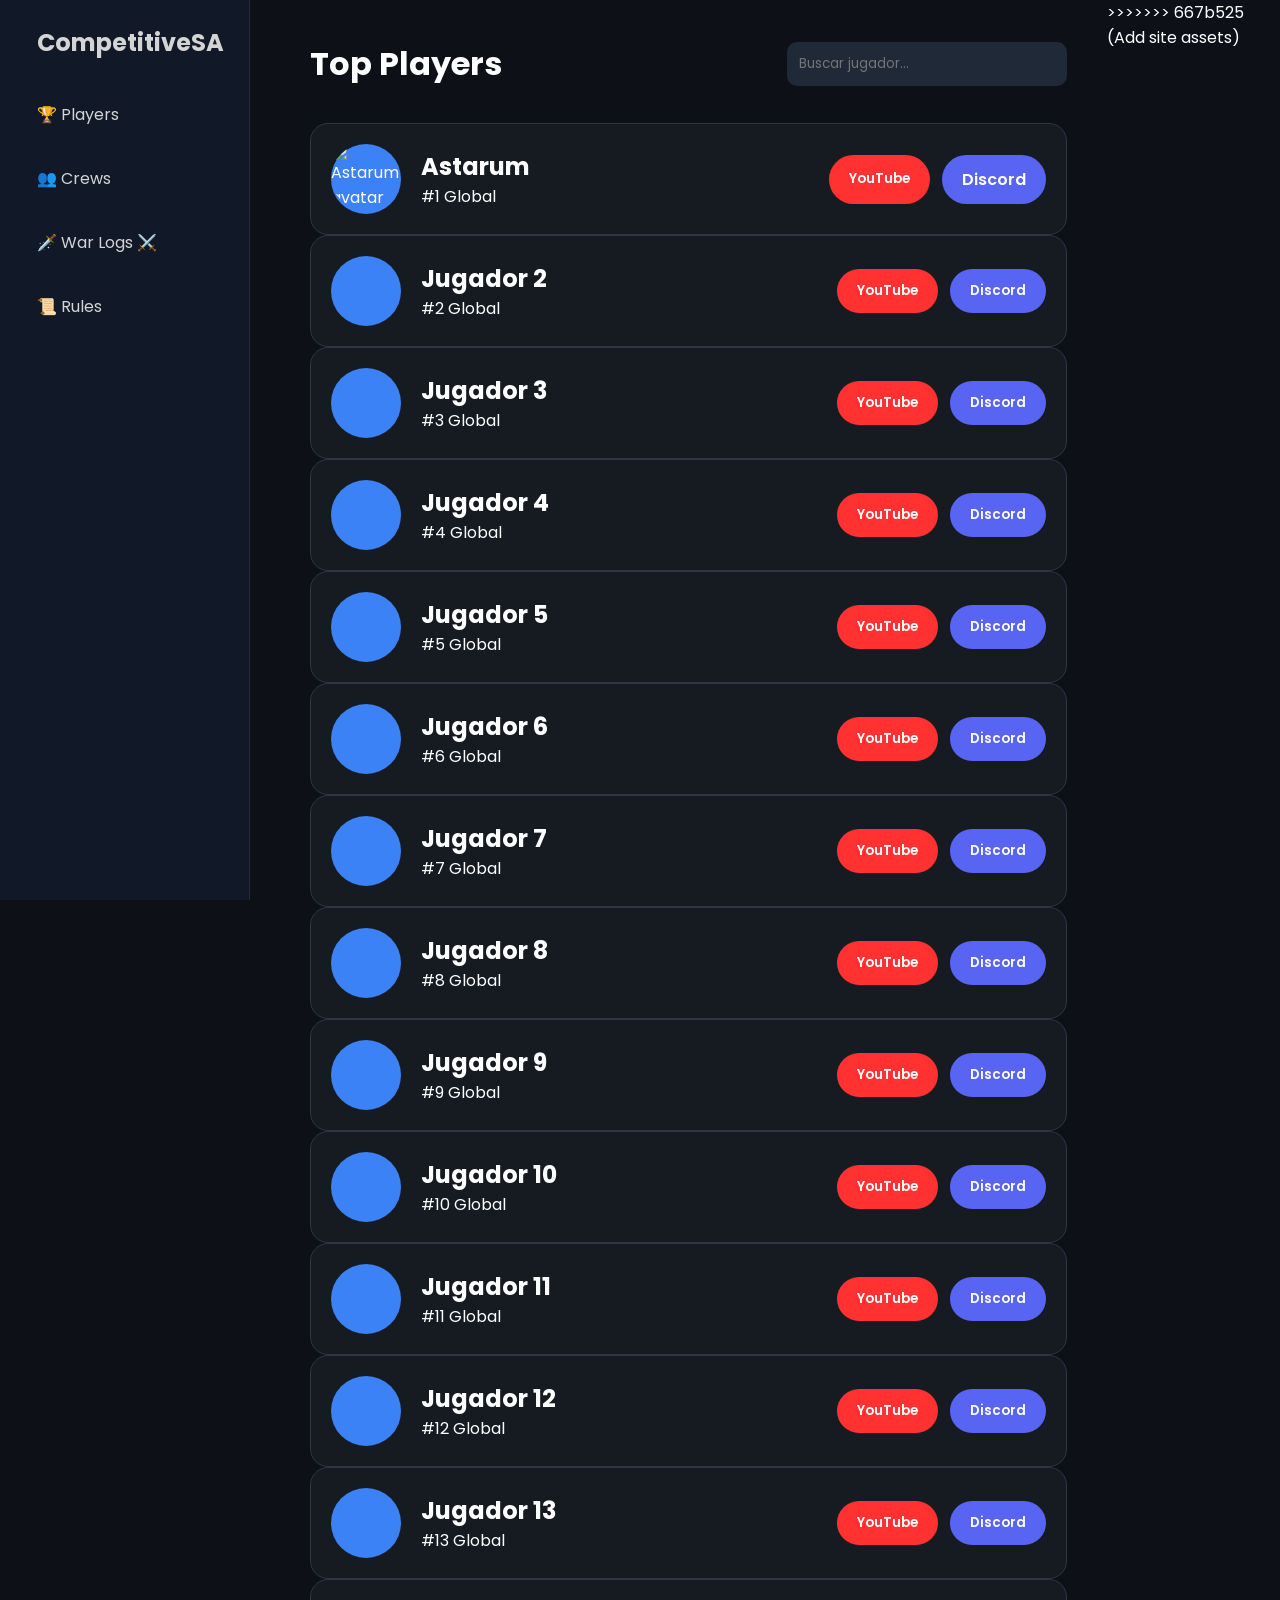
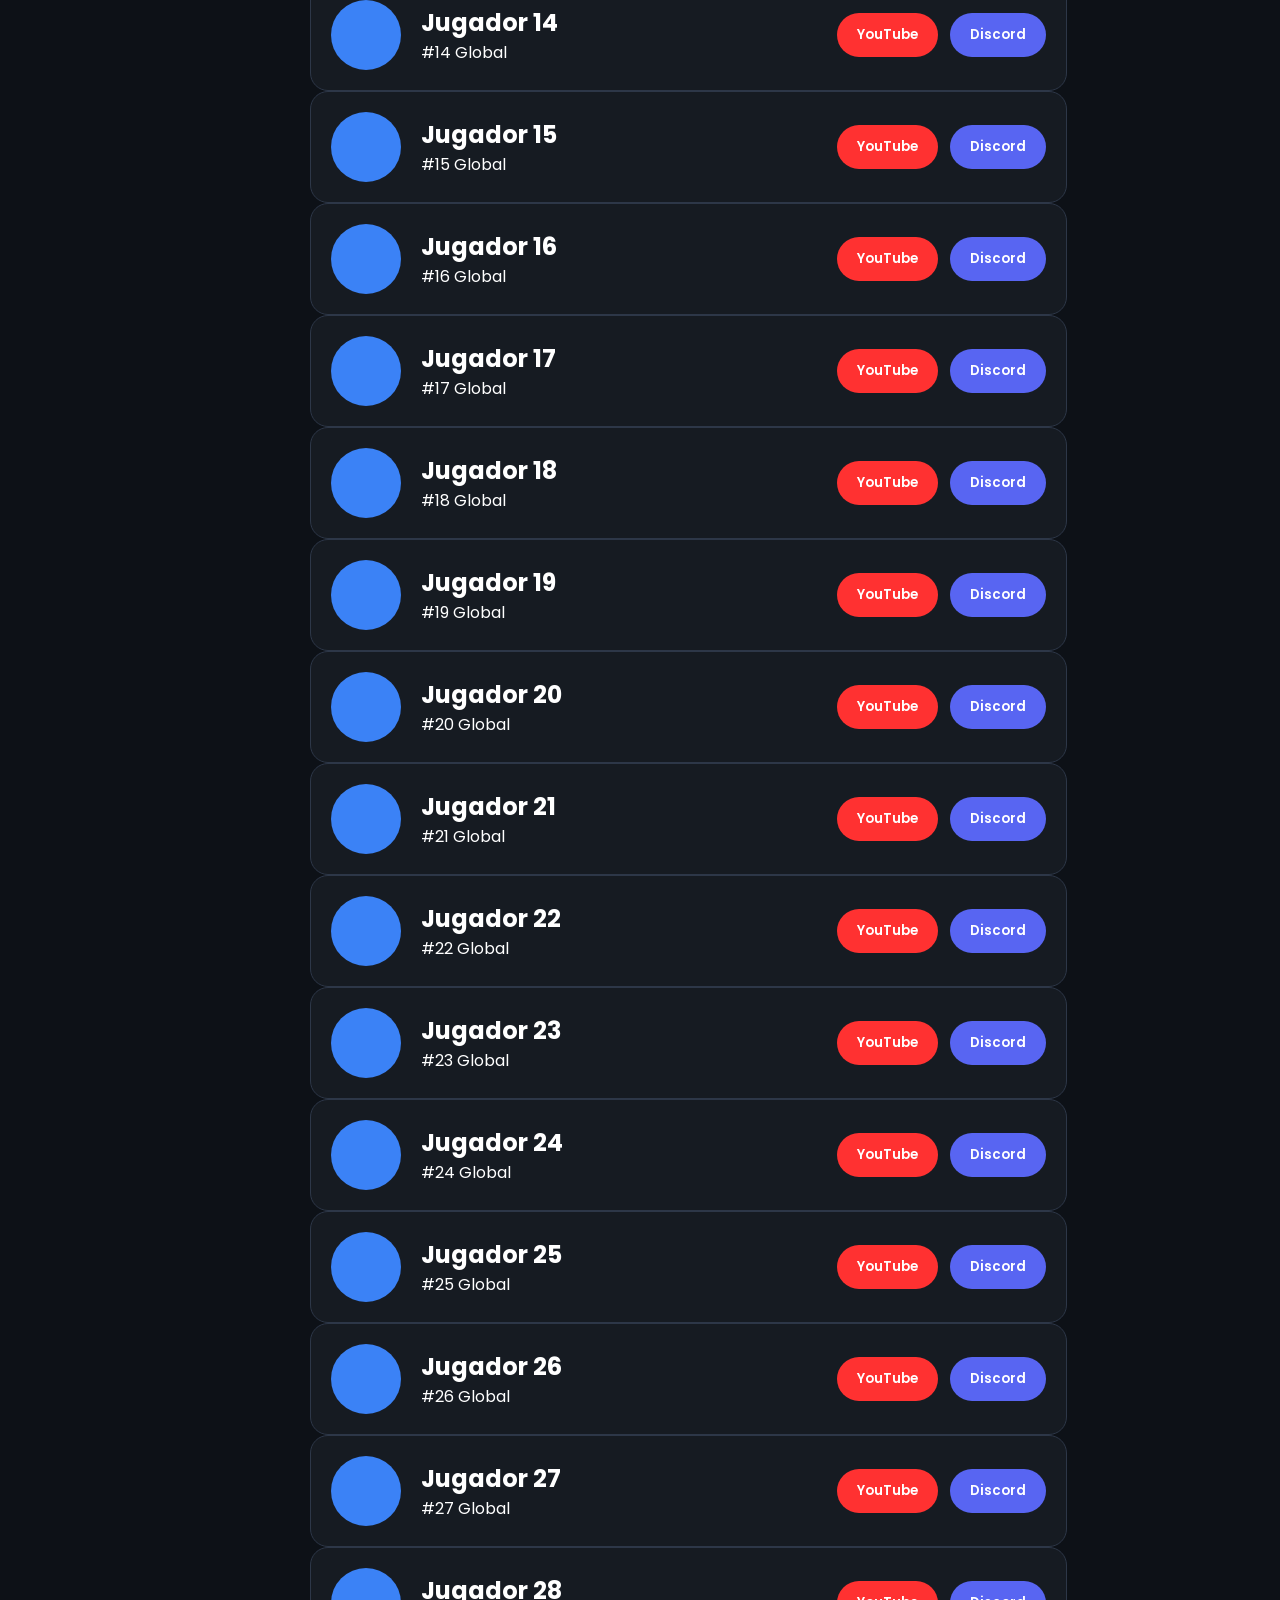
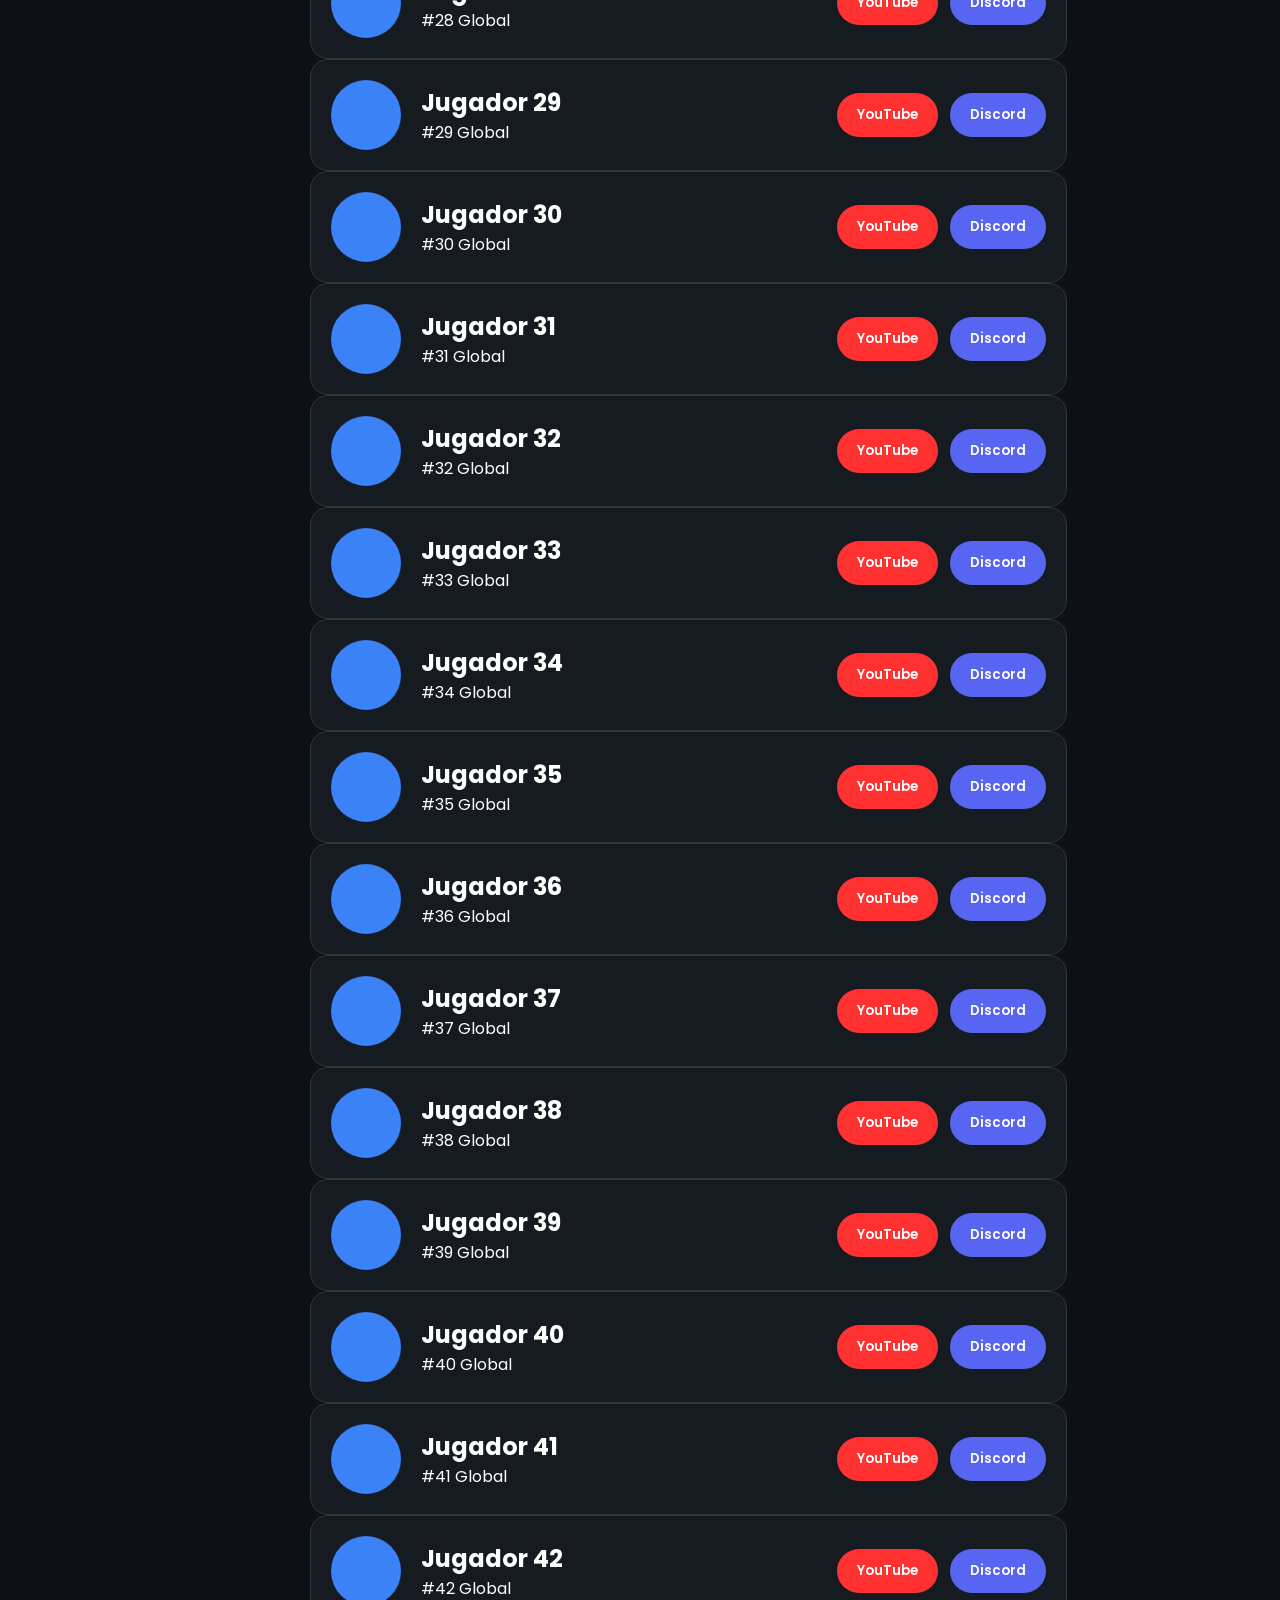
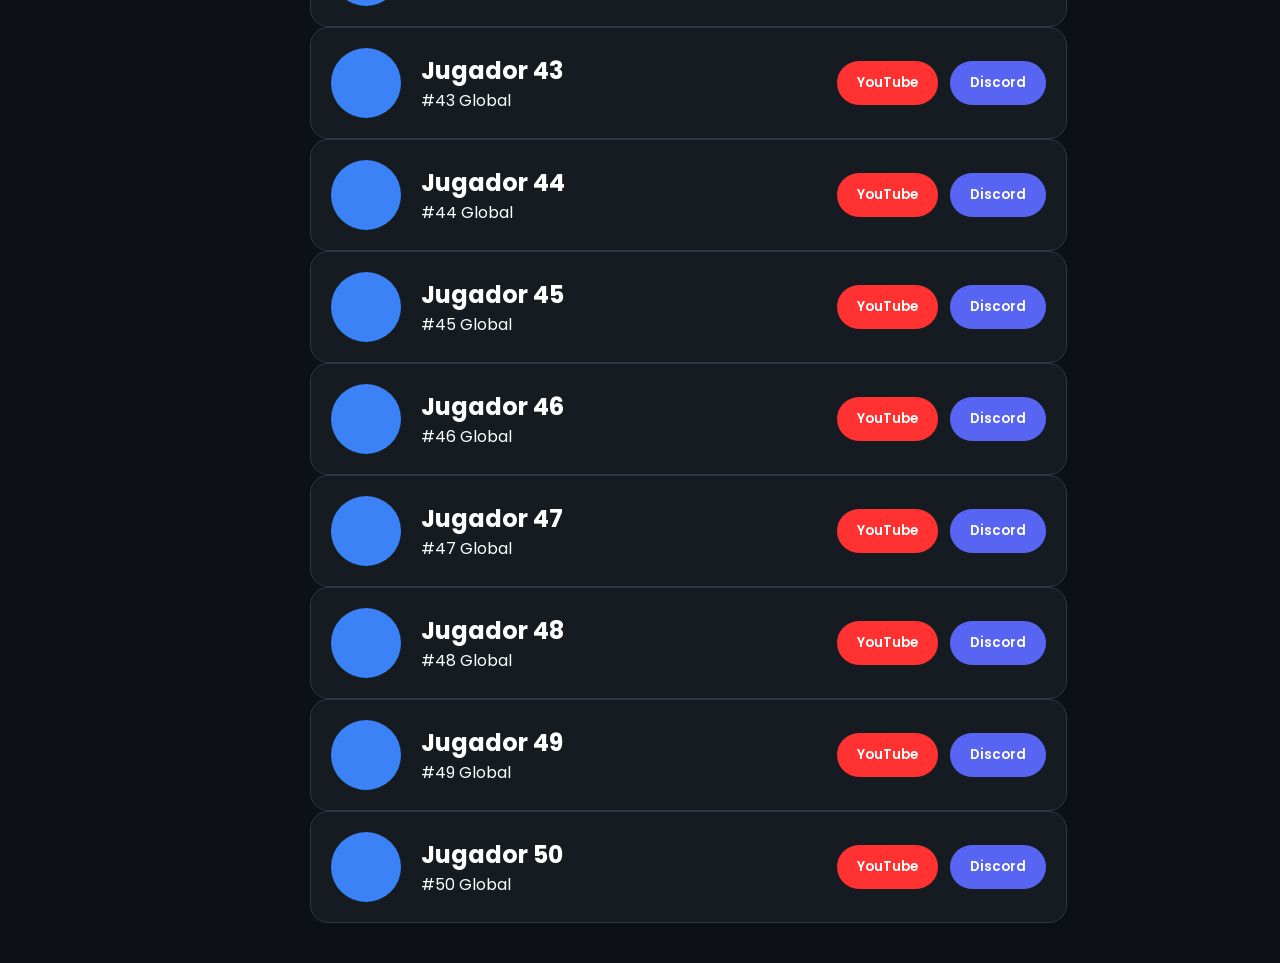
==== commit fd1a2a46: "Remove competitiveSA branding from root HTML" ====
--- a/index.html
+++ b/index.html
@@ -1,49 +1,3 @@
-<<<<<<< HEAD
-<!DOCTYPE html>
-<html lang="es">
-<head>
-    <meta charset="UTF-8">
-    <meta name="viewport" content="width=device-width, initial-scale=1.0">
-    <title>competitivesa.com</title>
-    <link rel="canonical" href="http://competitivesa.com/">
-    <meta name="description" content="competitivesa - competitive players and crews leaderboard">
-
-    <link rel="stylesheet" href="css/style.css">
-
-    <link rel="preconnect" href="https://fonts.googleapis.com">
-    <link href="https://fonts.googleapis.com/css2?family=Poppins:wght@300;400;500;600;700&display=swap" rel="stylesheet">
-</head>
-<body>
-
-    <aside class="sidebar">
-        <h2><a href="http://competitivesa.com" id="brand-link">competitivesa.com</a></h2>
-        <button id="menu-toggle" class="menu-toggle">Menu</button>
-
-        <nav>
-            <a href="#" id="link-players">🏆 <span class="label">Players</span></a>
-            <a href="#" id="link-crews">👥 <span class="label">Crews</span></a>
-            <a href="#" id="link-warlogs">🗡️ <span class="label">War Logs</span> ⚔️</a>
-            <a href="#">📜 <span class="label">Rules</span></a>
-        </nav>
-    </aside>
-
-    <main class="content">
-
-        <header>
-            <h1>Top Players</h1>
-            <input id="search-input" type="text" placeholder="Buscar jugador...">
-        </header>
-
-        <div id="player-detail"></div>
-        <div id="players"></div>
-
-    </main>
-
-    <script src="js/script.js"></script>
-
-</body>
-</html>
-=======
 <!DOCTYPE html>
 <html lang="es">
 <head>
@@ -353,8 +307,7 @@
 <body>
 
     <aside class="sidebar">
-        <h2><a href="http://competitivesa.com" id="brand-link">competitivesa.com</a></h2>
-        <button id="menu-toggle" class="menu-toggle">Menu</button>
+            <h2><a href="#" id="brand-link">CompetitiveSA</a></h2>
 
         <nav>
             <a href="#" id="link-players">🏆 <span class="label">Players</span></a>
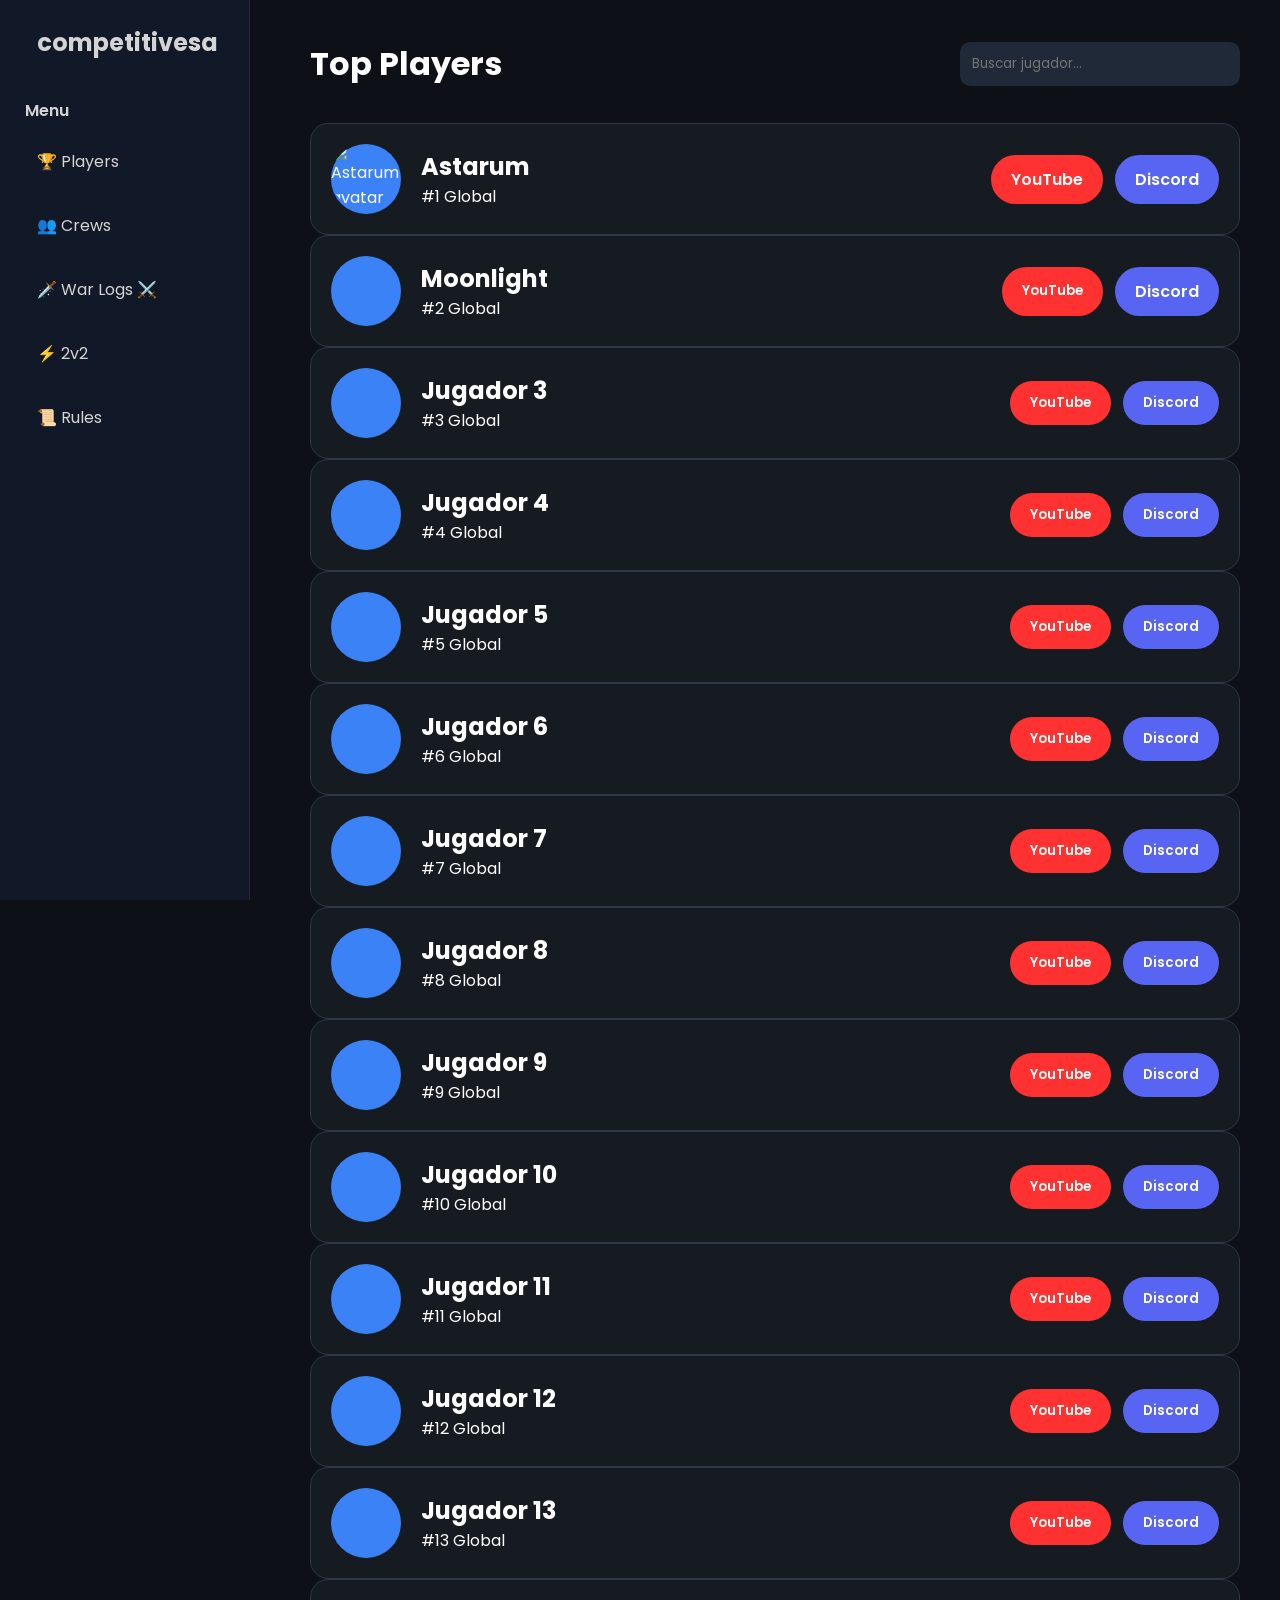
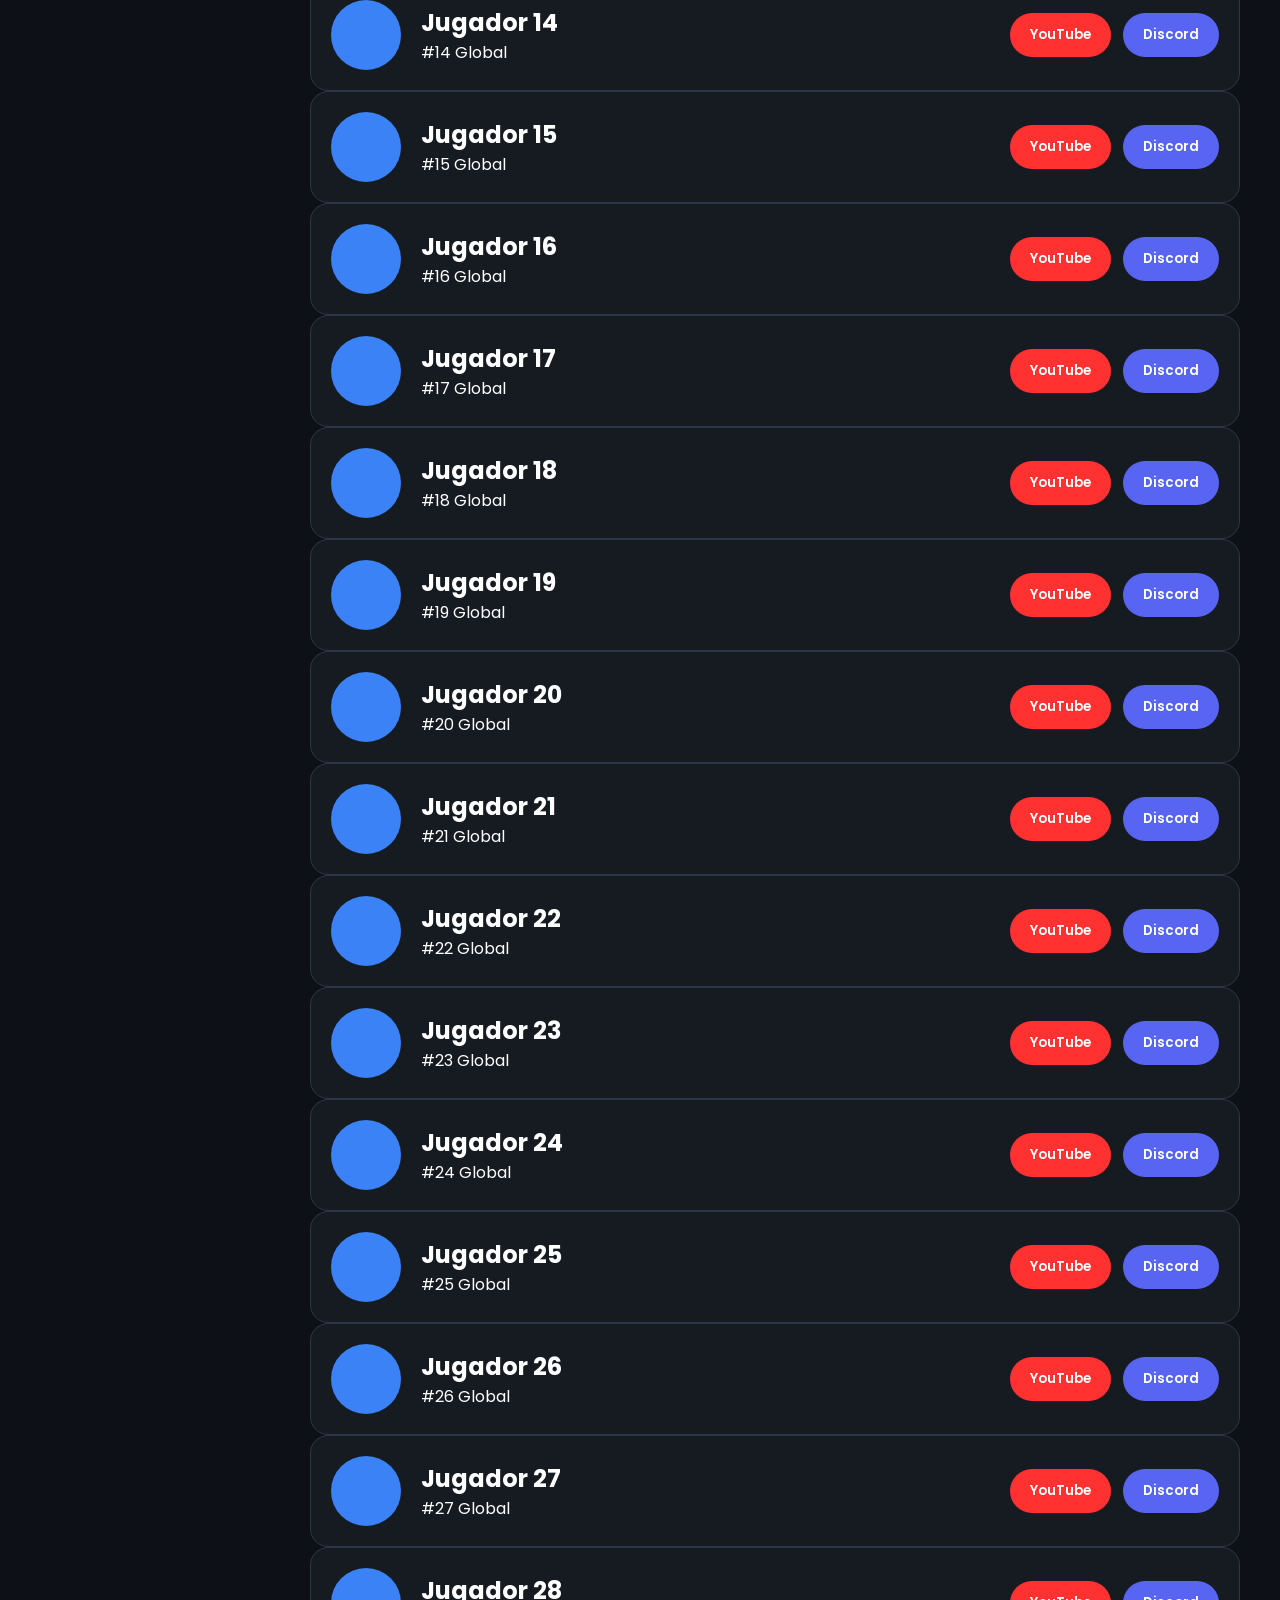
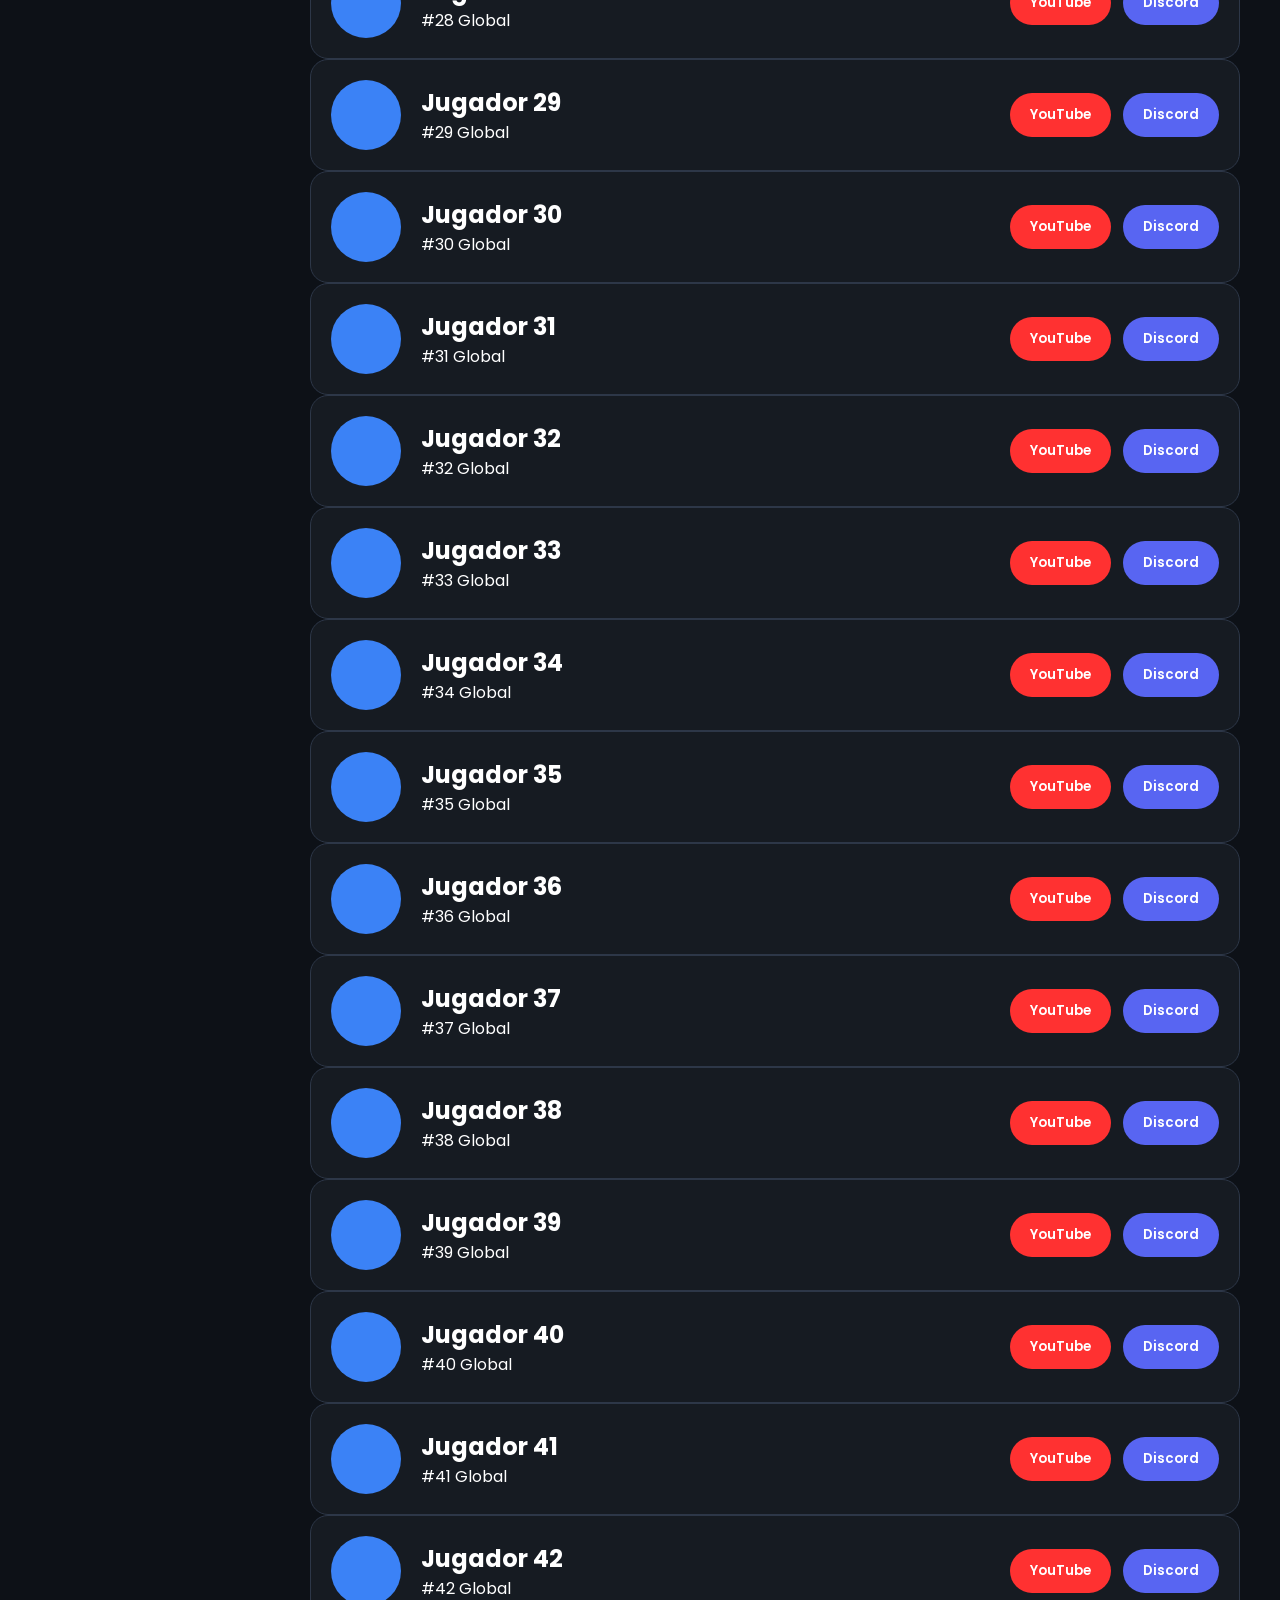
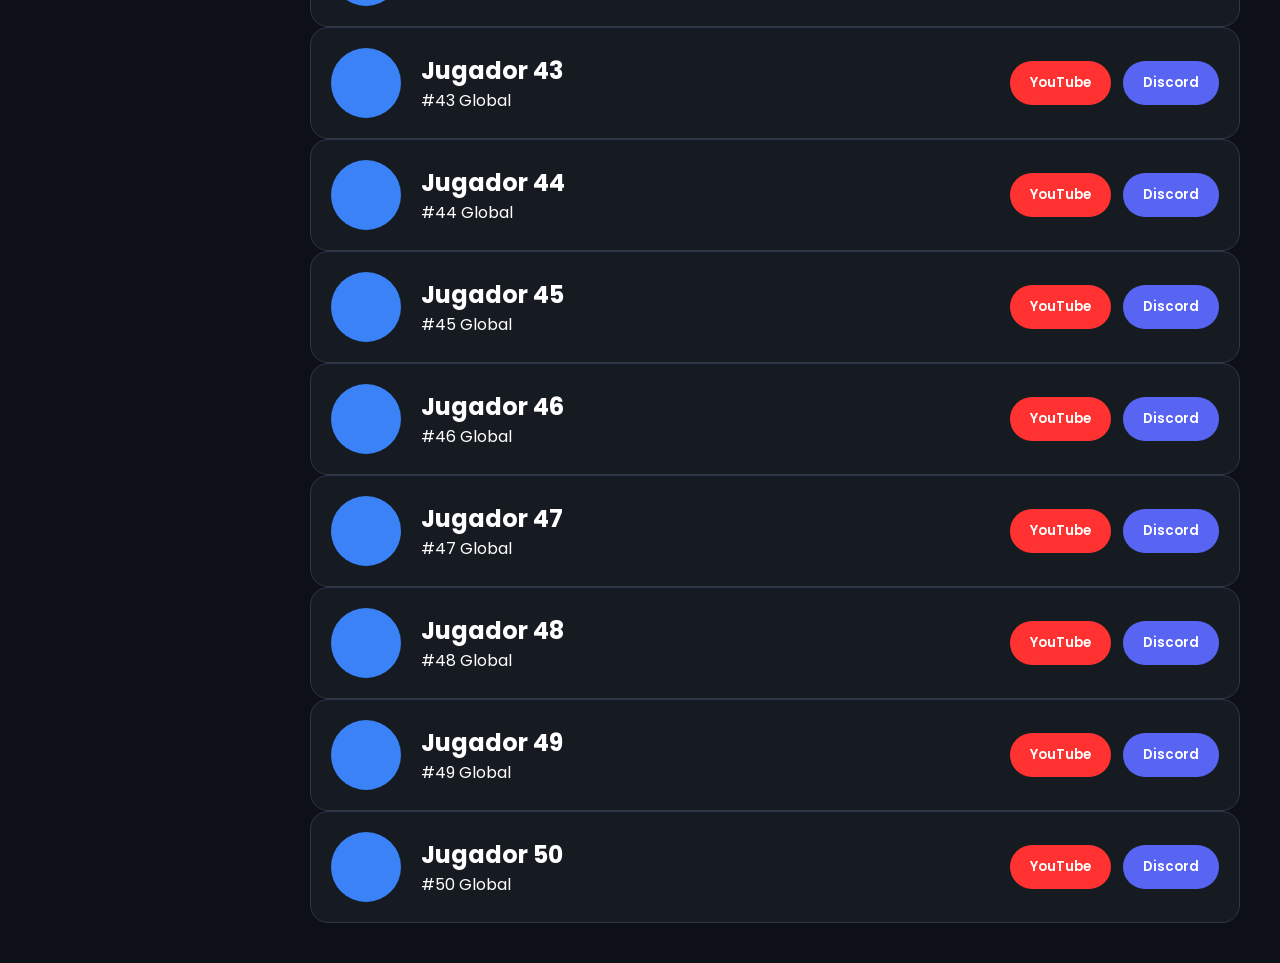
==== commit 2c8aa1c2: "Mover archivos a raíz para GitHub Pages" ====
--- a/index.html
+++ b/index.html
@@ -3,303 +3,11 @@
 <head>
     <meta charset="UTF-8">
     <meta name="viewport" content="width=device-width, initial-scale=1.0">
-    <title>CompetitiveSA | Leaderboard</title>
-    <meta name="description" content="CompetitiveSA - competitive players and crews leaderboard">
+    <title>competitivesa</title>
+    <link rel="canonical" href="http://competitivesa.com/">
+    <meta name="description" content="competitivesa - competitive players and crews leaderboard">
 
-    <style>
-*{
-    margin:0;
-    padding:0;
-    box-sizing:border-box;
-    font-family:'Poppins',sans-serif;
-}
-
-body{
-    background:#0d1117;
-    color:white;
-    display:flex;
-}
-
-.sidebar{
-    width:250px;
-    height:100vh;
-    background:#111827;
-    border-right:1px solid #232b3b;
-    padding:25px;
-    position:fixed;
-}
-
-.sidebar h2{
-    color:#4f8cff;
-    margin-bottom:30px;
-}
-
-.menu-toggle{
-    display:block;
-    width:100%;
-    text-align:left;
-    background:transparent;
-    border:none;
-    color:#d4d4d4;
-    padding:8px 0 14px 0;
-    font-size:16px;
-    cursor:pointer;
-}
-
-/* Collapsed sidebar: keep icons, hide labels and reduce width */
-.sidebar.collapsed{
-    width:80px;
-}
-
-.sidebar.collapsed h2{
-    display:none;
-}
-
-.sidebar.collapsed nav a{
-    text-align:center;
-    padding:10px 6px;
-}
-
-.sidebar.collapsed nav a .label{
-    display:none;
-}
-
-.sidebar nav{
-    display:flex;
-    flex-direction:column;
-    gap:15px;
-}
-
-.sidebar a{
-    color:#d4d4d4;
-    text-decoration:none;
-    padding:12px;
-    border-radius:12px;
-    transition:.25s;
-}
-
-.sidebar a:hover{
-    background:#1f2937;
-    color:white;
-}
-
-.content{
-    margin-left:270px;
-    width:100%;
-    padding:40px;
-}
-
-header{
-    display:flex;
-    justify-content:space-between;
-    align-items:center;
-    margin-bottom:35px;
-}
-
-header input{
-    width:280px;
-    padding:12px;
-    border:none;
-    border-radius:10px;
-    background:#1f2937;
-    color:white;
-    outline:none;
-}
-
-.player-card{
-    background:#161b22;
-    border:1px solid #2d3748;
-    border-radius:18px;
-    padding:20px;
-    display:flex;
-    justify-content:space-between;
-    align-items:center;
-    transition:.25s;
-}
-
-.player-card:hover{
-    transform:translateY(-4px);
-    box-shadow:0 0 25px rgba(0,140,255,.2);
-}
-
-.left{
-    display:flex;
-    align-items:center;
-    gap:20px;
-}
-
-.avatar{
-    width:70px;
-    height:70px;
-    border-radius:50%;
-    background:#3b82f6;
-}
-
-.buttons{
-    display:flex;
-    gap:12px;
-}
-
-button{
-    border:none;
-    color:white;
-    padding:12px 20px;
-    border-radius:25px;
-    cursor:pointer;
-    font-weight:600;
-}
-
-.youtube{
-    background:#ff3131;
-}
-
-.discord{
-    background:#5865F2;
-}
-
-/* Make anchor links inside .buttons look like buttons */
-.buttons a{
-    text-decoration:none;
-    color:white;
-    padding:12px 20px;
-    border-radius:25px;
-    display:inline-block;
-    font-weight:600;
-}
-
-.buttons a.discord{
-    background:#5865F2;
-}
-
-/* Avatar image styling */
-.avatar img{
-    width:100%;
-    height:100%;
-    border-radius:50%;
-    object-fit:cover;
-}
-
-/* Player detail panel */
-#player-detail{
-    margin-bottom:18px;
-}
-
-.player-detail-card{
-    background:linear-gradient(180deg,#0b0f13,#0e161a);
-    border:1px solid rgba(255,255,255,0.03);
-    padding:20px;
-    border-radius:18px;
-    color:#cfe7ff;
-    max-width:520px;
-    margin:0 auto 18px auto;
-    position:relative;
-}
-
-.player-detail-card .close-x{
-    position:absolute;
-    right:12px;
-    top:12px;
-    background:transparent;
-    border:none;
-    color:#9fb6d8;
-    font-size:18px;
-    cursor:pointer;
-}
-
-.player-detail-card .avatar-wrap{
-    display:flex;
-    justify-content:center;
-    margin-bottom:12px;
-}
-
-.player-detail-card .avatar-large{
-    width:92px;
-    height:92px;
-    border-radius:50%;
-    overflow:hidden;
-    border:4px solid rgba(79,140,255,0.12);
-    box-shadow:0 6px 20px rgba(0,0,0,0.6);
-}
-
-.player-detail-card h3{
-    text-align:center;
-    color:#79b7ff;
-    letter-spacing:2px;
-    margin:6px 0 8px 0;
-}
-
-.badge{
-    display:inline-block;
-    background:#6b1f2a;
-    color:#ffdede;
-    padding:6px 12px;
-    border-radius:16px;
-    font-size:13px;
-    margin:0 auto 10px auto;
-    display:block;
-    width:max-content;
-}
-
-.player-detail-card p.region{
-    text-align:center;
-    color:#cfe7ff;
-    margin-bottom:14px;
-}
-
-.position-box{
-    background:#071017;
-    border:1px solid rgba(255,255,255,0.02);
-    padding:12px;
-    border-radius:10px;
-    margin-bottom:12px;
-}
-
-.stats-box{
-    background:#061016;
-    border-radius:10px;
-    padding:12px;
-    display:flex;
-    gap:10px;
-    justify-content:center;
-    margin-bottom:12px;
-}
-
-.stat-item{
-    background:rgba(255,255,255,0.03);
-    padding:8px 12px;
-    border-radius:8px;
-    text-align:center;
-}
-
-.social-btn{
-    background:#00a9ff;
-    color:white;
-    padding:12px 18px;
-    border-radius:10px;
-    display:block;
-    text-align:center;
-    text-decoration:none;
-    font-weight:600;
-}
-
-/* War logs list */
-.war-log{
-    background:#0f1418;
-    border:1px solid #26303a;
-    padding:12px;
-    border-radius:10px;
-    margin-bottom:10px;
-}
-
-.war-log small{
-    color:#9aa6b2;
-}
-
-.talents{
-    background:#f5b400;
-    color:black;
-}
-</style>
+    <link rel="stylesheet" href="css/style.css">
 
     <link rel="preconnect" href="https://fonts.googleapis.com">
     <link href="https://fonts.googleapis.com/css2?family=Poppins:wght@300;400;500;600;700&display=swap" rel="stylesheet">
@@ -307,12 +15,14 @@
 <body>
 
     <aside class="sidebar">
-            <h2><a href="#" id="brand-link">CompetitiveSA</a></h2>
+        <h2><a href="http://competitivesa.com" id="brand-link">competitivesa</a></h2>
+        <button id="menu-toggle" class="menu-toggle">Menu</button>
 
         <nav>
             <a href="#" id="link-players">🏆 <span class="label">Players</span></a>
             <a href="#" id="link-crews">👥 <span class="label">Crews</span></a>
             <a href="#" id="link-warlogs">🗡️ <span class="label">War Logs</span> ⚔️</a>
+            <a href="#" id="link-2v2">⚡ <span class="label">2v2</span></a>
             <a href="#">📜 <span class="label">Rules</span></a>
         </nav>
     </aside>
@@ -329,196 +39,7 @@
 
     </main>
 
-    <script>
-// Maneja generación dinámica de jugadores y crews
-function generatePlayers(count) {
-  const container = document.getElementById('players');
-  if (!container) return;
-  container.innerHTML = '';
-  window.currentView = 'players';
-  for (let i = 1; i <= count; i++) {
-    const card = document.createElement('div');
-    card.className = 'player-card';
-    const name = (i === 1) ? 'Astarum' : `Jugador ${i}`;
-    const astarumDiscordId = '1056681722353303614';
-    const astarumAvatar = 'file:///C:/Users/Diegoo/Downloads/1f05e6cb522cc355812f8f7c4685ea01.jpg';
-    const discordElement = (i === 1)
-      ? `<a class="discord" href="https://discord.com/users/${astarumDiscordId}" target="_blank" rel="noopener noreferrer">Discord</a>`
-      : `<button class="discord">Discord</button>`;
-
-    const regionList = ['NA','EU','ASIA','SA','OC'];
-    const region = (i === 1) ? 'EU' : regionList[i % regionList.length];
-
-    const avatarHtml = (i === 1)
-      ? `<div class="avatar"><img src="${astarumAvatar}" alt="Astarum avatar"></div>`
-      : `<div class="avatar"></div>`;
-
-    card.innerHTML = `
-      <div class="left">
-        ${avatarHtml}
-        <div>
-          <h2>${name}</h2>
-          <p>#${i} Global</p>
-        </div>
-      </div>
-      <div class="buttons">
-        <button class="youtube">YouTube</button>
-        ${discordElement}
-      </div>
-    `;
-    container.appendChild(card);
-  }
-}
-
-function showPlayerDetail(playerName) {
-  const detail = document.getElementById('player-detail');
-  const headerEl = document.querySelector('main .content header h1');
-  if (!detail) return;
-  let region = 'Unknown';
-  if (playerName.toLowerCase() === 'astarum') region = 'EU';
-  else {
-    const m = playerName.match(/Jugador\s*(\d+)/i);
-    if (m) {
-      const idx = parseInt(m[1], 10);
-      const regions = ['NA','EU','ASIA','SA','OC'];
-      region = regions[idx % regions.length];
-    }
-  }
-
-  detail.innerHTML = `
-    <div class="player-detail-card">
-      <button class="close-x" id="detail-close">✕</button>
-      <div class="avatar-wrap">
-        <div class="avatar-large">
-          ${playerName.toLowerCase() === 'astarum' ? `<img src="file:///C:/Users/Diegoo/Downloads/1f05e6cb522cc355812f8f7c4685ea01.jpg" alt="${playerName}">` : '<div style="width:100%;height:100%;background:#223;"></div>'}
-        </div>
-      </div>
-      <h3>${playerName}</h3>
-      <span class="badge">Elite Master</span>
-      <p class="region">Region: <strong>${region}</strong></p>
-
-      <div class="position-box">
-        <strong>1. <span style="color:#ffd54a">LEADERBOARD</span></strong>
-        <span style="float:right;color:#9aa6b2">(180 points)</span>
-      </div>
-
-      <div class="stats-box">
-        <div class="stat-item">LT1<br><small>(90 Pts)</small></div>
-        <div class="stat-item">LT1<br><small>(90 Pts)</small></div>
-      </div>
-
-      <a class="social-btn" href="https://discord.com/users/1056681722353303614" target="_blank" rel="noopener noreferrer">Discord Profile</a>
-    </div>
-  `;
-
-  const closeBtn = document.getElementById('detail-close');
-  if (closeBtn) {
-    closeBtn.addEventListener('click', () => {
-      detail.innerHTML = '';
-      if (window.currentView === 'players') generatePlayers(50);
-      else if (window.currentView === 'crews') generateCrews(10);
-      else if (window.currentView === 'warlogs') generateWarLogs(5);
-    });
-  }
-}
-
-function generateWarLogs(count) {
-  const container = document.getElementById('players');
-  if (!container) return;
-  window.currentView = 'warlogs';
-  container.innerHTML = '';
-  const headerEl = document.querySelector('main .content header h1');
-  if (headerEl) headerEl.textContent = 'War Logs';
-
-  for (let i = 1; i <= count; i++) {
-    const log = document.createElement('div');
-    log.className = 'war-log';
-    log.innerHTML = `
-      <strong>War #${i}</strong>
-      <p>Winner: Crew ${i} — Loser: Crew ${i+1}</p>
-      <small>Fecha: 2026-07-${(10+i).toString().padStart(2,'0')}</small>
-    `;
-    container.appendChild(log);
-  }
-}
-
-function generateCrews(count) {
-  const container = document.getElementById('players');
-  if (!container) return;
-  container.innerHTML = '';
-  for (let i = 1; i <= count; i++) {
-    const card = document.createElement('div');
-    card.className = 'player-card';
-    card.innerHTML = `
-      <div class="left">
-        <div class="avatar"></div>
-        <div>
-          <h2>Crew ${i}</h2>
-          <p>#${i} Crew</p>
-        </div>
-      </div>
-      <div class="buttons">
-        <button class="youtube">Ver</button>
-      </div>
-    `;
-    container.appendChild(card);
-  }
-}
-
-document.addEventListener('DOMContentLoaded', () => {
-  const headerEl = document.querySelector('main .content header h1');
-  if (headerEl) headerEl.textContent = 'Top Players';
-  generatePlayers(50);
-
-  const linkCrews = document.getElementById('link-crews');
-  const linkPlayers = document.getElementById('link-players');
-  const menuToggle = document.getElementById('menu-toggle');
-  const sidebar = document.querySelector('.sidebar');
-
-  if (menuToggle && sidebar) {
-    menuToggle.addEventListener('click', (e) => {
-      e.preventDefault();
-      sidebar.classList.toggle('collapsed');
-    });
-  }
-
-  if (linkCrews) {
-    linkCrews.addEventListener('click', (e) => {
-      e.preventDefault();
-      if (headerEl) headerEl.textContent = 'Top Crews';
-      generateCrews(10);
-    });
-  }
-
-  const linkWarlogs = document.getElementById('link-warlogs');
-  if (linkWarlogs) {
-    linkWarlogs.addEventListener('click', (e) => {
-      e.preventDefault();
-      generateWarLogs(5);
-    });
-  }
-
-  if (linkPlayers) {
-    linkPlayers.addEventListener('click', (e) => {
-      e.preventDefault();
-      if (headerEl) headerEl.textContent = 'Top Players';
-      generatePlayers(50);
-    });
-  }
-
-  const searchInput = document.getElementById('search-input');
-  if (searchInput) {
-    searchInput.addEventListener('keydown', (ev) => {
-      if (ev.key === 'Enter') {
-        const q = searchInput.value.trim();
-        if (!q) return;
-        showPlayerDetail(q);
-      }
-    });
-  }
-});
-</script>
+    <script src="js/script.js"></script>
 
 </body>
 </html>
->>>>>>> 667b525 (Add site assets)
--- a/css/style.css
+++ b/css/style.css
@@ -0,0 +1,292 @@
+*{
+    margin:0;
+    padding:0;
+    box-sizing:border-box;
+    font-family:'Poppins',sans-serif;
+}
+
+body{
+    background:#0d1117;
+    color:white;
+    display:flex;
+}
+
+.sidebar{
+    width:250px;
+    height:100vh;
+    background:#111827;
+    border-right:1px solid #232b3b;
+    padding:25px;
+    position:fixed;
+}
+
+.sidebar h2{
+    color:#4f8cff;
+    margin-bottom:30px;
+}
+
+.menu-toggle{
+    display:block;
+    width:100%;
+    text-align:left;
+    background:transparent;
+    border:none;
+    color:#d4d4d4;
+    padding:8px 0 14px 0;
+    font-size:16px;
+    cursor:pointer;
+}
+
+/* Collapsed sidebar: keep icons, hide labels and reduce width */
+.sidebar.collapsed{
+    width:80px;
+}
+
+.sidebar.collapsed h2{
+    display:none;
+}
+
+.sidebar.collapsed nav a{
+    text-align:center;
+    padding:10px 6px;
+}
+
+.sidebar.collapsed nav a .label{
+    display:none;
+}
+
+.sidebar nav{
+    display:flex;
+    flex-direction:column;
+    gap:15px;
+}
+
+.sidebar a{
+    color:#d4d4d4;
+    text-decoration:none;
+    padding:12px;
+    border-radius:12px;
+    transition:.25s;
+}
+
+.sidebar a:hover{
+    background:#1f2937;
+    color:white;
+}
+
+.content{
+    margin-left:270px;
+    width:100%;
+    padding:40px;
+}
+
+header{
+    display:flex;
+    justify-content:space-between;
+    align-items:center;
+    margin-bottom:35px;
+}
+
+header input{
+    width:280px;
+    padding:12px;
+    border:none;
+    border-radius:10px;
+    background:#1f2937;
+    color:white;
+    outline:none;
+}
+
+.player-card{
+    background:#161b22;
+    border:1px solid #2d3748;
+    border-radius:18px;
+    padding:20px;
+    display:flex;
+    justify-content:space-between;
+    align-items:center;
+    transition:.25s;
+}
+
+.player-card:hover{
+    transform:translateY(-4px);
+    box-shadow:0 0 25px rgba(0,140,255,.2);
+}
+
+.left{
+    display:flex;
+    align-items:center;
+    gap:20px;
+}
+
+.avatar{
+    width:70px;
+    height:70px;
+    border-radius:50%;
+    background:#3b82f6;
+}
+
+.buttons{
+    display:flex;
+    gap:12px;
+}
+
+button{
+    border:none;
+    color:white;
+    padding:12px 20px;
+    border-radius:25px;
+    cursor:pointer;
+    font-weight:600;
+}
+
+.youtube{
+    background:#ff3131;
+}
+
+.discord{
+    background:#5865F2;
+}
+
+/* Make anchor links inside .buttons look like buttons */
+.buttons a{
+    text-decoration:none;
+    color:white;
+    padding:12px 20px;
+    border-radius:25px;
+    display:inline-block;
+    font-weight:600;
+}
+
+.buttons a.discord{
+    background:#5865F2;
+}
+
+/* Avatar image styling */
+.avatar img{
+    width:100%;
+    height:100%;
+    border-radius:50%;
+    object-fit:cover;
+}
+
+/* Player detail panel */
+#player-detail{
+    margin-bottom:18px;
+}
+
+.player-detail-card{
+    background:linear-gradient(180deg,#0b0f13,#0e161a);
+    border:1px solid rgba(255,255,255,0.03);
+    padding:20px;
+    border-radius:18px;
+    color:#cfe7ff;
+    max-width:520px;
+    margin:0 auto 18px auto;
+    position:relative;
+}
+
+.player-detail-card .close-x{
+    position:absolute;
+    right:12px;
+    top:12px;
+    background:transparent;
+    border:none;
+    color:#9fb6d8;
+    font-size:18px;
+    cursor:pointer;
+}
+
+.player-detail-card .avatar-wrap{
+    display:flex;
+    justify-content:center;
+    margin-bottom:12px;
+}
+
+.player-detail-card .avatar-large{
+    width:92px;
+    height:92px;
+    border-radius:50%;
+    overflow:hidden;
+    border:4px solid rgba(79,140,255,0.12);
+    box-shadow:0 6px 20px rgba(0,0,0,0.6);
+}
+
+.player-detail-card h3{
+    text-align:center;
+    color:#79b7ff;
+    letter-spacing:2px;
+    margin:6px 0 8px 0;
+}
+
+.badge{
+    display:inline-block;
+    background:#6b1f2a;
+    color:#ffdede;
+    padding:6px 12px;
+    border-radius:16px;
+    font-size:13px;
+    margin:0 auto 10px auto;
+    display:block;
+    width:max-content;
+}
+
+.player-detail-card p.region{
+    text-align:center;
+    color:#cfe7ff;
+    margin-bottom:14px;
+}
+
+.position-box{
+    background:#071017;
+    border:1px solid rgba(255,255,255,0.02);
+    padding:12px;
+    border-radius:10px;
+    margin-bottom:12px;
+}
+
+.stats-box{
+    background:#061016;
+    border-radius:10px;
+    padding:12px;
+    display:flex;
+    gap:10px;
+    justify-content:center;
+    margin-bottom:12px;
+}
+
+.stat-item{
+    background:rgba(255,255,255,0.03);
+    padding:8px 12px;
+    border-radius:8px;
+    text-align:center;
+}
+
+.social-btn{
+    background:#00a9ff;
+    color:white;
+    padding:12px 18px;
+    border-radius:10px;
+    display:block;
+    text-align:center;
+    text-decoration:none;
+    font-weight:600;
+}
+
+/* War logs list */
+.war-log{
+    background:#0f1418;
+    border:1px solid #26303a;
+    padding:12px;
+    border-radius:10px;
+    margin-bottom:10px;
+}
+
+.war-log small{
+    color:#9aa6b2;
+}
+
+.talents{
+    background:#f5b400;
+    color:black;
+}
